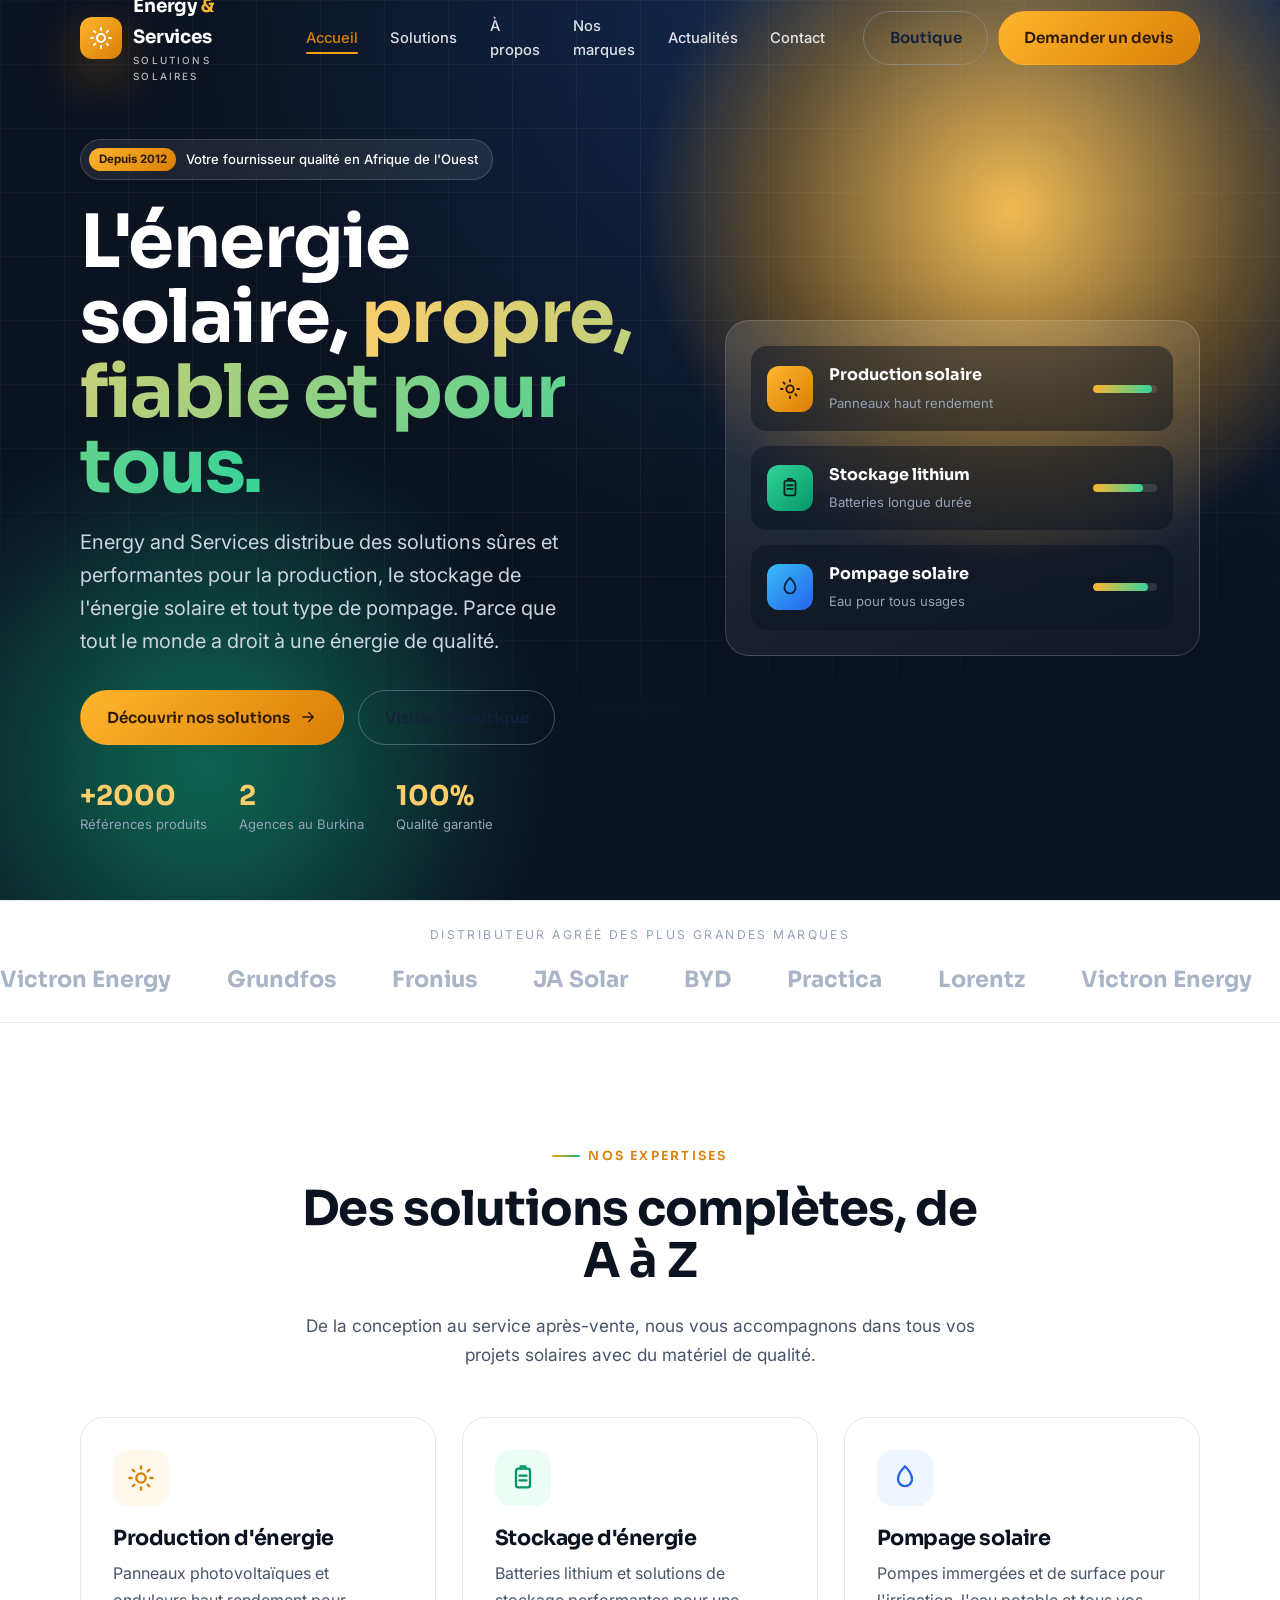
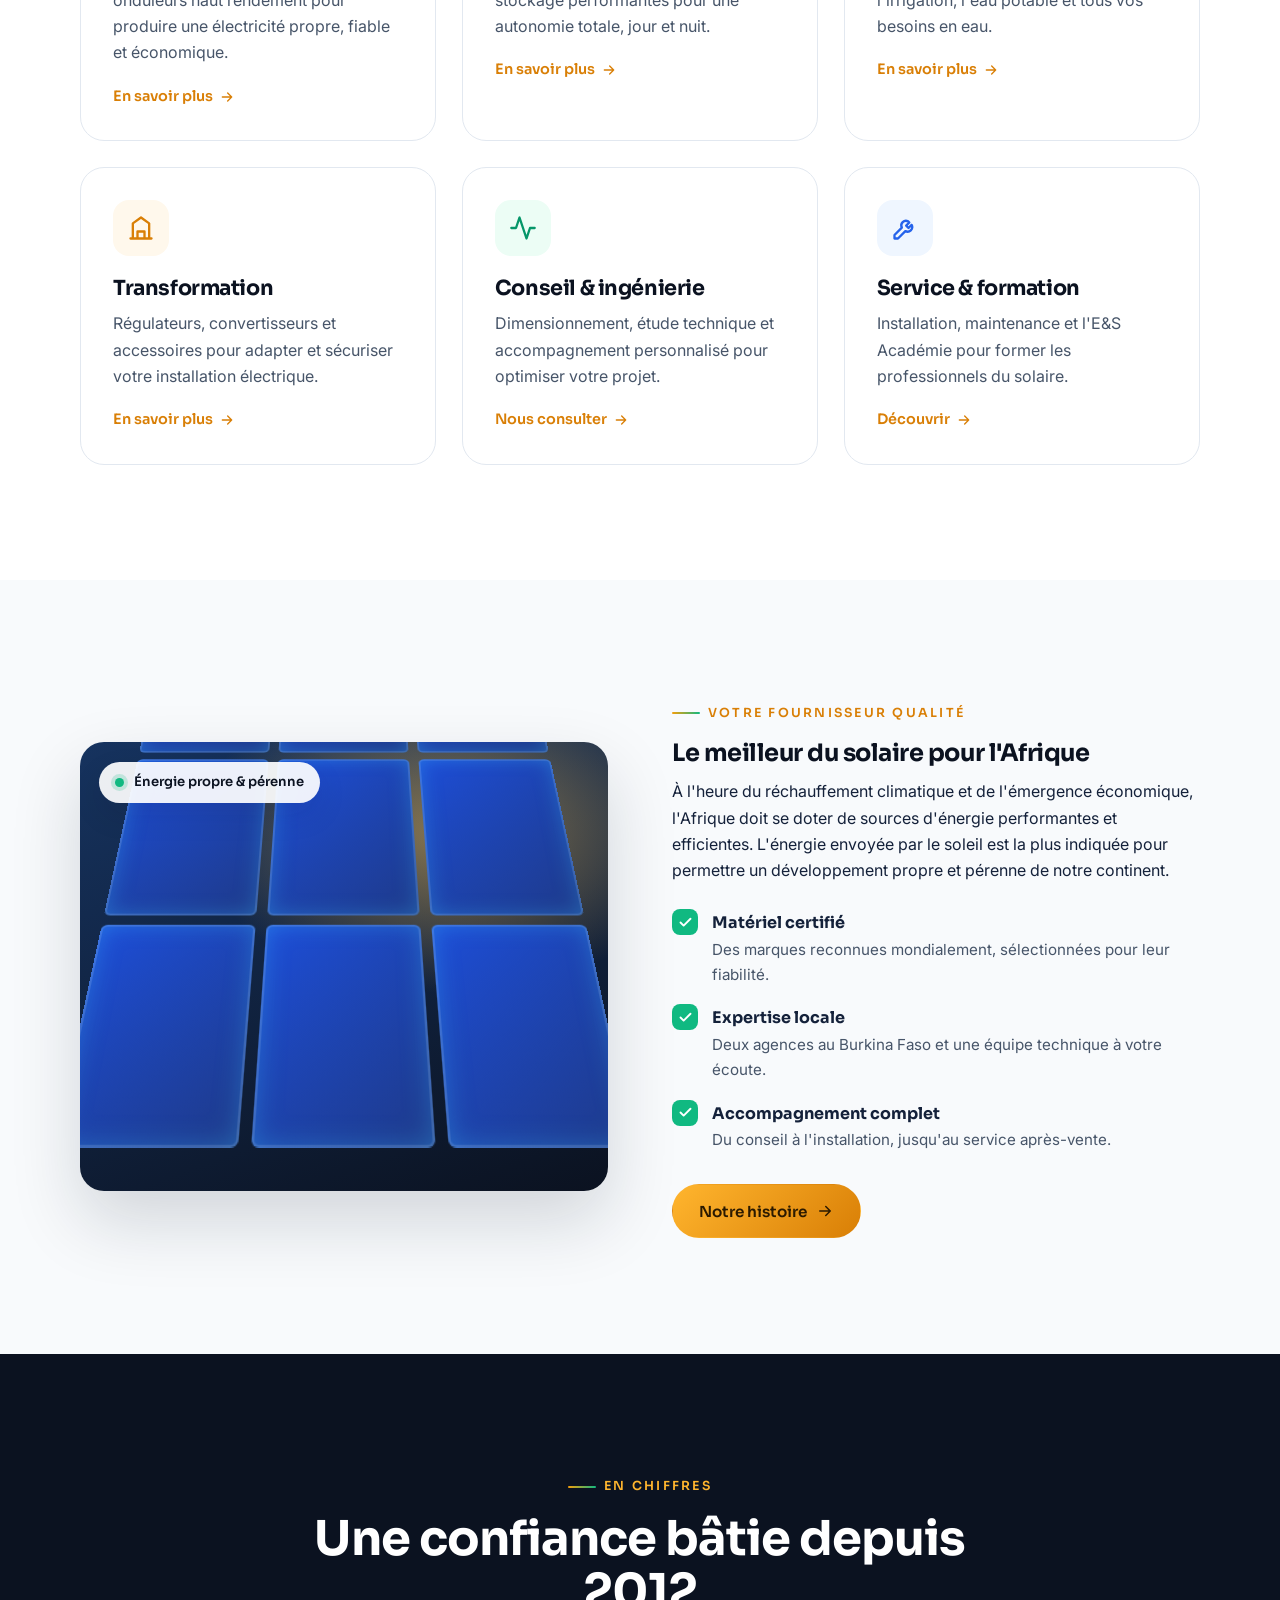
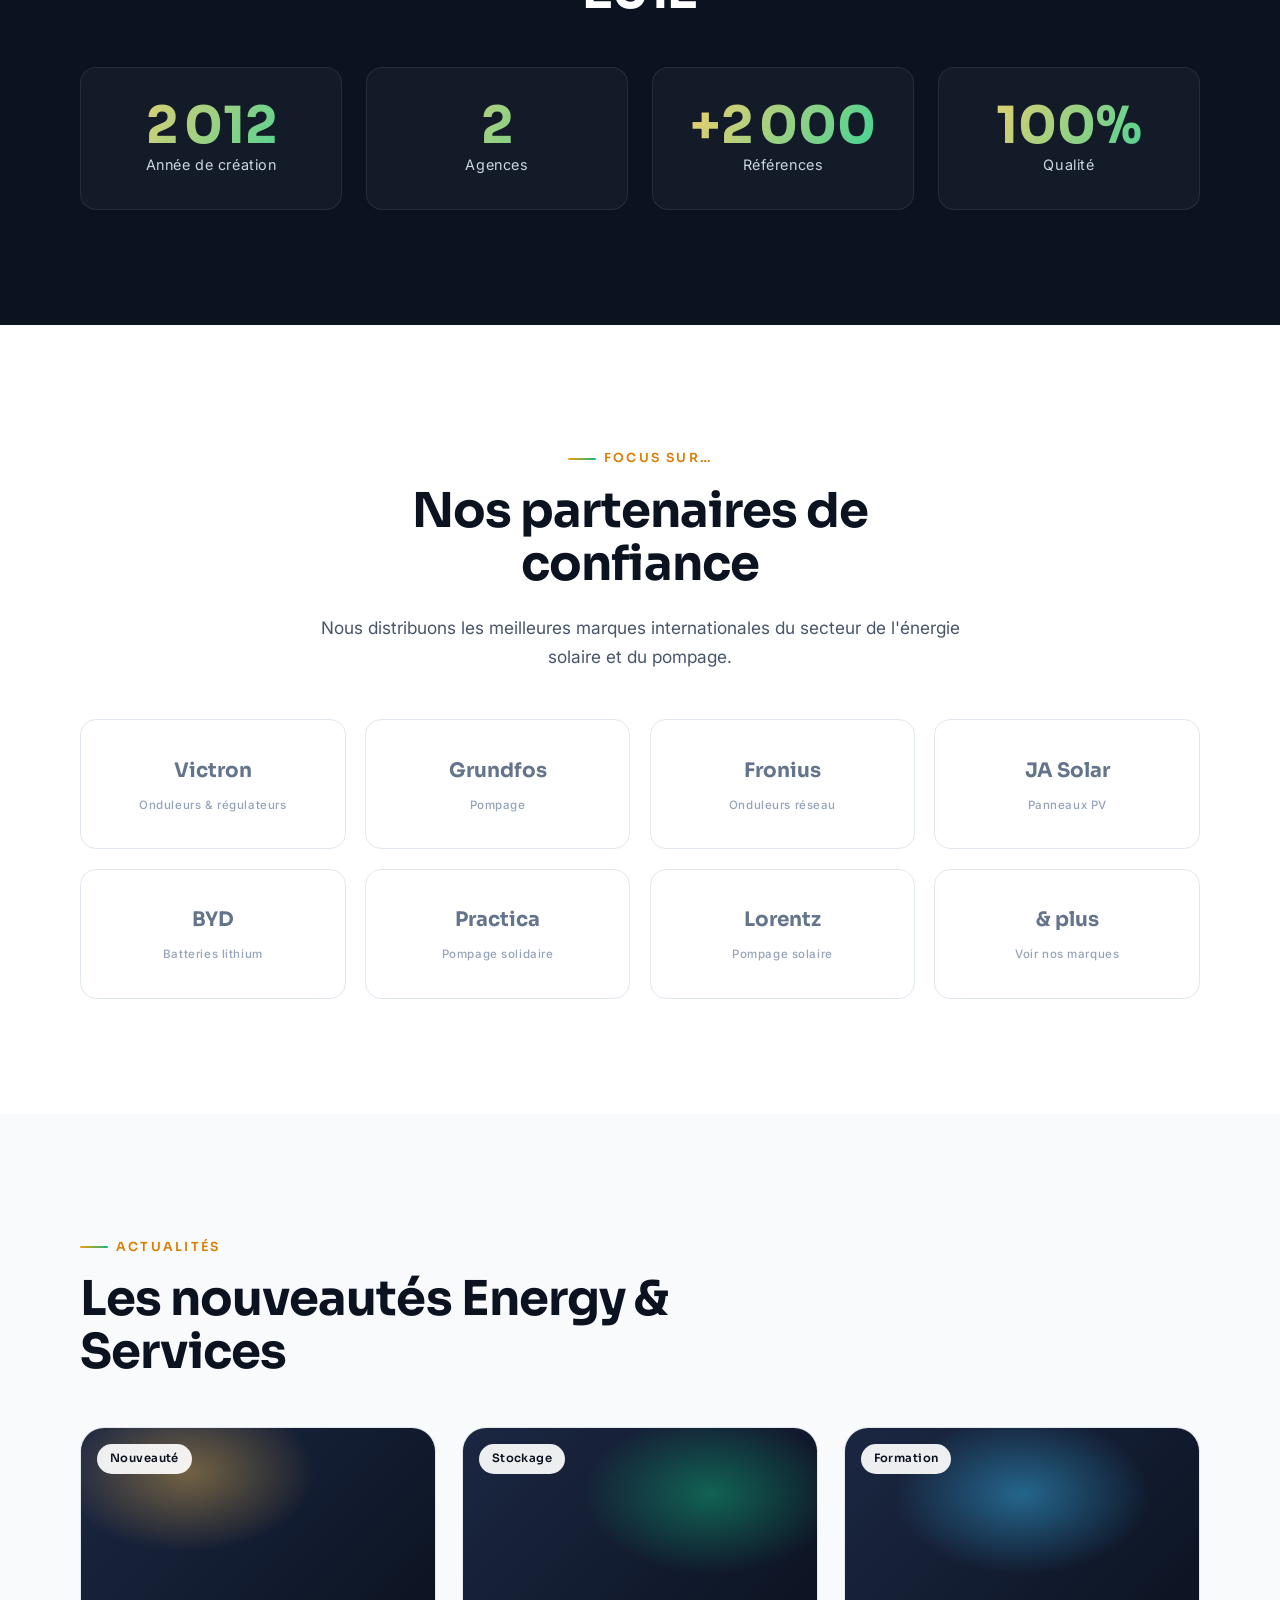
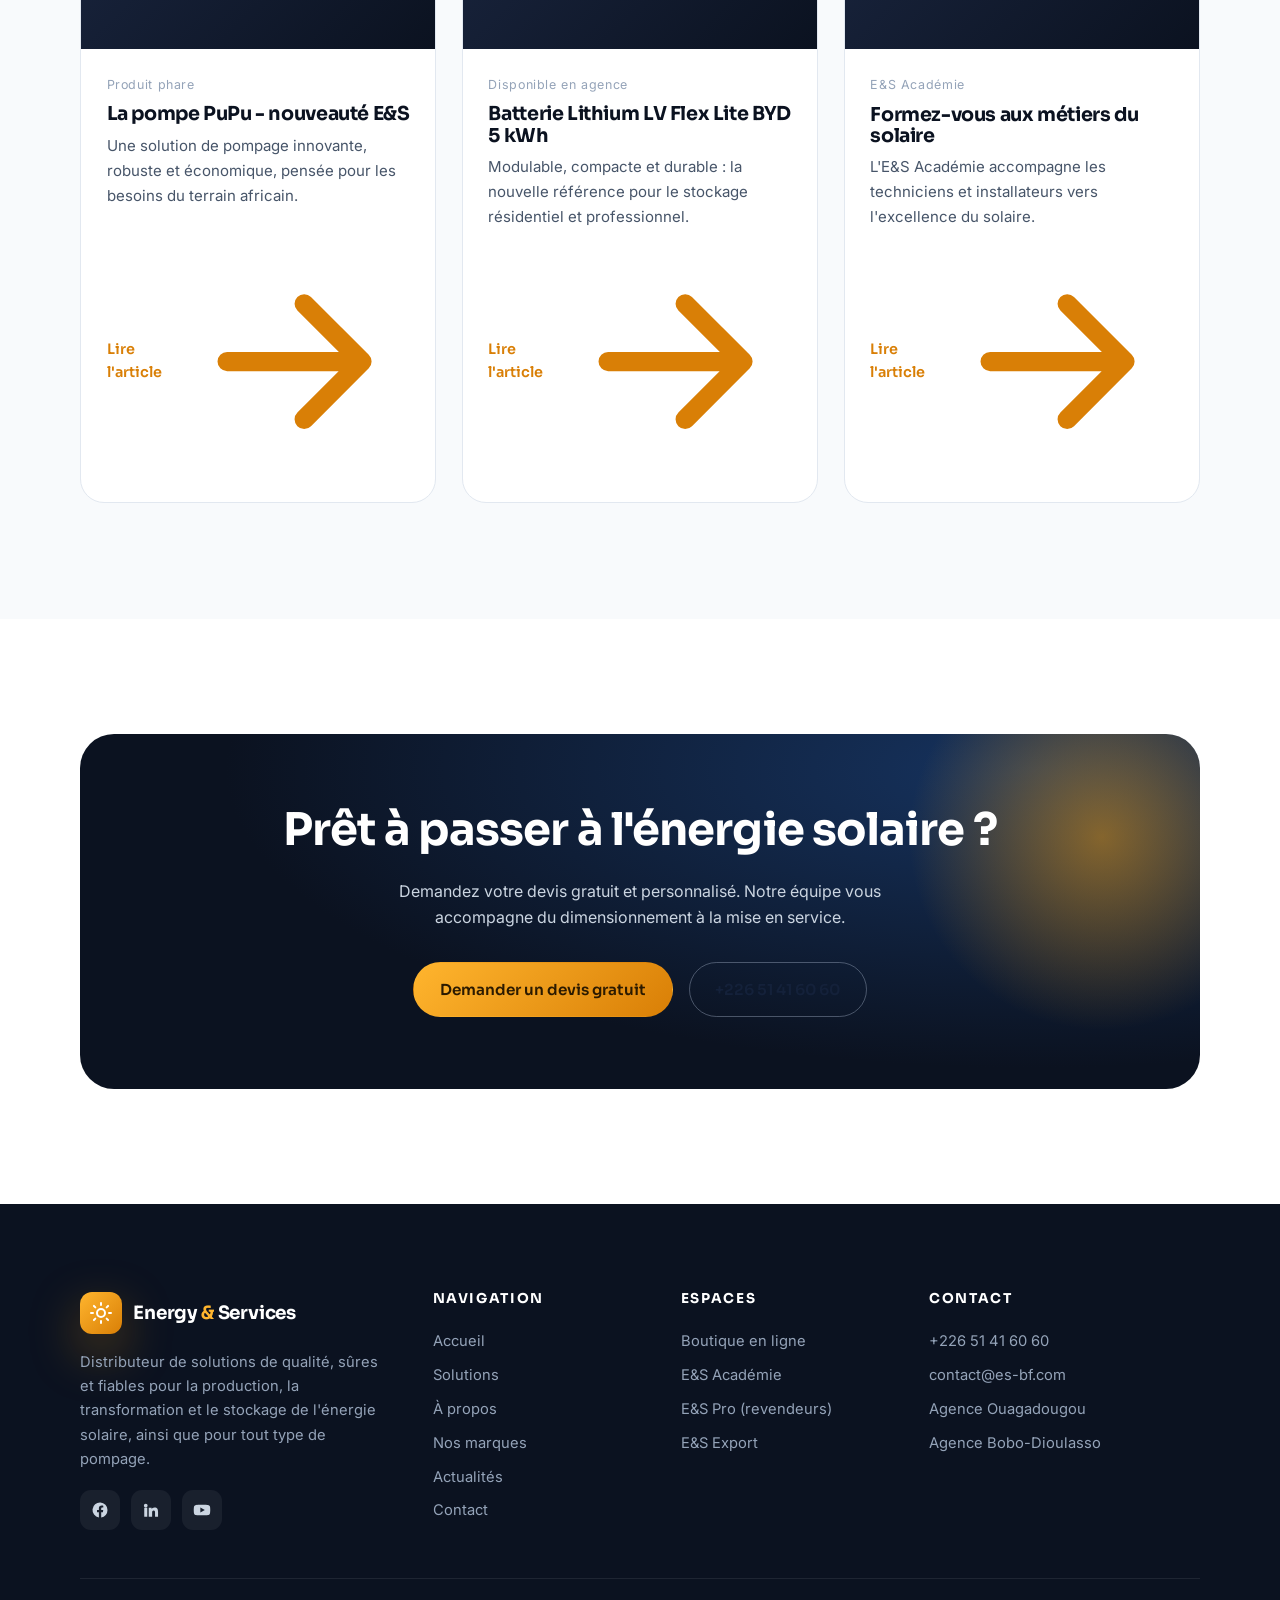
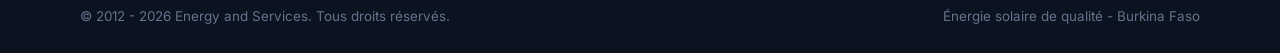
==== index.html @ 5d985336 "feat: elegant Energy and Services commercial website (Azure Static Web Apps ready)" ====
<!DOCTYPE html>
<html lang="fr">
<head>
  <meta charset="UTF-8" />
  <meta name="viewport" content="width=device-width, initial-scale=1.0" />
  <title>Energy and Services - Solutions solaires de qualité au Burkina Faso</title>
  <meta name="description" content="Energy and Services est distributeur de solutions de qualité, sûres et fiables pour la production, la transformation et le stockage de l'énergie solaire et pour tout type de pompage." />
  <meta name="theme-color" content="#0b1220" />
  <meta property="og:title" content="Energy and Services - Solutions solaires de qualité" />
  <meta property="og:description" content="Le meilleur du solaire pour un développement propre et pérenne de l'Afrique." />
  <meta property="og:type" content="website" />
  <link rel="preconnect" href="https://fonts.googleapis.com" />
  <link rel="preconnect" href="https://fonts.gstatic.com" crossorigin />
  <link href="https://fonts.googleapis.com/css2?family=Sora:wght@500;600;700;800&family=Inter:wght@400;500;600&display=swap" rel="stylesheet" />
  <link rel="icon" href="data:image/svg+xml,%3Csvg xmlns='http://www.w3.org/2000/svg' viewBox='0 0 24 24'%3E%3Crect width='24' height='24' rx='6' fill='%23f59e0b'/%3E%3Ccircle cx='12' cy='12' r='4' fill='none' stroke='%23231400' stroke-width='2'/%3E%3C/svg%3E" />
  <link rel="stylesheet" href="css/styles.css" />
</head>
<body>
  <div data-nav></div>

  <!-- HERO -->
  <header class="hero">
    <div class="hero__bg" aria-hidden="true">
      <div class="hero__grid"></div>
      <div class="hero__sun"></div>
      <div class="hero__blob"></div>
    </div>
    <div class="container hero__inner">
      <div class="hero__content">
        <span class="hero__tag" data-reveal><b>Depuis 2012</b> Votre fournisseur qualité en Afrique de l'Ouest</span>
        <h1 data-reveal data-delay="1">L'énergie solaire, <span class="grad">propre, fiable et pour tous.</span></h1>
        <p class="lead" data-reveal data-delay="2">Energy and Services distribue des solutions sûres et performantes pour la production, le stockage de l'énergie solaire et tout type de pompage. Parce que tout le monde a droit à une énergie de qualité.</p>
        <div class="hero__actions" data-reveal data-delay="3">
          <a class="btn btn--primary" href="solutions.html">Découvrir nos solutions
            <svg viewBox="0 0 24 24" fill="none" stroke="currentColor" stroke-width="2" stroke-linecap="round" stroke-linejoin="round"><path d="M5 12h14M13 6l6 6-6 6"/></svg>
          </a>
          <a class="btn btn--ghost" href="https://www.boutique-es-bf.com/" target="_blank" rel="noopener">Visiter la boutique</a>
        </div>
        <div class="hero__mini" data-reveal data-delay="4">
          <div><strong>+2000</strong><span>Références produits</span></div>
          <div><strong>2</strong><span>Agences au Burkina</span></div>
          <div><strong>100%</strong><span>Qualité garantie</span></div>
        </div>
      </div>
      <div class="hero__visual" data-reveal data-delay="2">
        <div class="hero__card">
          <div class="hero__panel">
            <span class="ico"><svg width="22" height="22" viewBox="0 0 24 24" fill="none" stroke="currentColor" stroke-width="2" stroke-linecap="round" stroke-linejoin="round"><circle cx="12" cy="12" r="4"/><path d="M12 2v2M12 20v2M4.9 4.9l1.4 1.4M17.7 17.7l1.4 1.4M2 12h2M20 12h2"/></svg></span>
            <div><b>Production solaire</b><span>Panneaux haut rendement</span></div>
            <div class="bar"><i style="width:92%"></i></div>
          </div>
          <div class="hero__panel">
            <span class="ico green"><svg width="22" height="22" viewBox="0 0 24 24" fill="none" stroke="currentColor" stroke-width="2" stroke-linecap="round" stroke-linejoin="round"><rect x="6" y="4" width="12" height="16" rx="2"/><path d="M10 4V2h4v2M9 9h6M9 13h6"/></svg></span>
            <div><b>Stockage lithium</b><span>Batteries longue durée</span></div>
            <div class="bar"><i style="width:78%"></i></div>
          </div>
          <div class="hero__panel">
            <span class="ico blue"><svg width="22" height="22" viewBox="0 0 24 24" fill="none" stroke="currentColor" stroke-width="2" stroke-linecap="round" stroke-linejoin="round"><path d="M12 2s6 5.5 6 11a6 6 0 0 1-12 0c0-5.5 6-11 6-11z"/></svg></span>
            <div><b>Pompage solaire</b><span>Eau pour tous usages</span></div>
            <div class="bar"><i style="width:85%"></i></div>
          </div>
        </div>
      </div>
    </div>
  </header>

  <!-- PARTNER MARQUEE -->
  <section class="marquee" aria-label="Nos marques partenaires">
    <p class="marquee__label">Distributeur agréé des plus grandes marques</p>
    <div class="marquee__track">
      <span>Victron Energy</span><span>Grundfos</span><span>Fronius</span><span>JA Solar</span><span>BYD</span><span>Practica</span><span>Lorentz</span>
      <span>Victron Energy</span><span>Grundfos</span><span>Fronius</span><span>JA Solar</span><span>BYD</span><span>Practica</span><span>Lorentz</span>
    </div>
  </section>

  <!-- SOLUTIONS -->
  <section class="section" id="solutions">
    <div class="container">
      <div class="section-head center" data-reveal>
        <span class="eyebrow">Nos expertises</span>
        <h2>Des solutions complètes, de A à Z</h2>
        <p>De la conception au service après-vente, nous vous accompagnons dans tous vos projets solaires avec du matériel de qualité.</p>
      </div>
      <div class="grid grid--3">
        <article class="card" data-reveal>
          <div class="card__ico"><svg viewBox="0 0 24 24" fill="none" stroke="currentColor" stroke-width="2" stroke-linecap="round" stroke-linejoin="round"><circle cx="12" cy="12" r="4"/><path d="M12 2v2M12 20v2M4.9 4.9l1.4 1.4M17.7 17.7l1.4 1.4M2 12h2M20 12h2M6.3 17.7l-1.4 1.4M19.1 4.9l-1.4 1.4"/></svg></div>
          <h3>Production d'énergie</h3>
          <p>Panneaux photovoltaïques et onduleurs haut rendement pour produire une électricité propre, fiable et économique.</p>
          <a class="card__link" href="solutions.html">En savoir plus <svg viewBox="0 0 24 24" fill="none" stroke="currentColor" stroke-width="2" stroke-linecap="round" stroke-linejoin="round"><path d="M5 12h14M13 6l6 6-6 6"/></svg></a>
        </article>
        <article class="card green" data-reveal data-delay="1">
          <div class="card__ico"><svg viewBox="0 0 24 24" fill="none" stroke="currentColor" stroke-width="2" stroke-linecap="round" stroke-linejoin="round"><rect x="6" y="4" width="12" height="16" rx="2"/><path d="M10 4V2h4v2M9 10h6M9 14h6"/></svg></div>
          <h3>Stockage d'énergie</h3>
          <p>Batteries lithium et solutions de stockage performantes pour une autonomie totale, jour et nuit.</p>
          <a class="card__link" href="solutions.html">En savoir plus <svg viewBox="0 0 24 24" fill="none" stroke="currentColor" stroke-width="2" stroke-linecap="round" stroke-linejoin="round"><path d="M5 12h14M13 6l6 6-6 6"/></svg></a>
        </article>
        <article class="card blue" data-reveal data-delay="2">
          <div class="card__ico"><svg viewBox="0 0 24 24" fill="none" stroke="currentColor" stroke-width="2" stroke-linecap="round" stroke-linejoin="round"><path d="M12 2s6 5.5 6 11a6 6 0 0 1-12 0c0-5.5 6-11 6-11z"/></svg></div>
          <h3>Pompage solaire</h3>
          <p>Pompes immergées et de surface pour l'irrigation, l'eau potable et tous vos besoins en eau.</p>
          <a class="card__link" href="solutions.html">En savoir plus <svg viewBox="0 0 24 24" fill="none" stroke="currentColor" stroke-width="2" stroke-linecap="round" stroke-linejoin="round"><path d="M5 12h14M13 6l6 6-6 6"/></svg></a>
        </article>
        <article class="card" data-reveal>
          <div class="card__ico"><svg viewBox="0 0 24 24" fill="none" stroke="currentColor" stroke-width="2" stroke-linecap="round" stroke-linejoin="round"><path d="M3 21h18M5 21V8l7-5 7 5v13M9 21v-6h6v6"/></svg></div>
          <h3>Transformation</h3>
          <p>Régulateurs, convertisseurs et accessoires pour adapter et sécuriser votre installation électrique.</p>
          <a class="card__link" href="solutions.html">En savoir plus <svg viewBox="0 0 24 24" fill="none" stroke="currentColor" stroke-width="2" stroke-linecap="round" stroke-linejoin="round"><path d="M5 12h14M13 6l6 6-6 6"/></svg></a>
        </article>
        <article class="card green" data-reveal data-delay="1">
          <div class="card__ico"><svg viewBox="0 0 24 24" fill="none" stroke="currentColor" stroke-width="2" stroke-linecap="round" stroke-linejoin="round"><path d="M22 12h-4l-3 9L9 3l-3 9H2"/></svg></div>
          <h3>Conseil &amp; ingénierie</h3>
          <p>Dimensionnement, étude technique et accompagnement personnalisé pour optimiser votre projet.</p>
          <a class="card__link" href="contact.html">Nous consulter <svg viewBox="0 0 24 24" fill="none" stroke="currentColor" stroke-width="2" stroke-linecap="round" stroke-linejoin="round"><path d="M5 12h14M13 6l6 6-6 6"/></svg></a>
        </article>
        <article class="card blue" data-reveal data-delay="2">
          <div class="card__ico"><svg viewBox="0 0 24 24" fill="none" stroke="currentColor" stroke-width="2" stroke-linecap="round" stroke-linejoin="round"><path d="M14.7 6.3a4 4 0 0 0-5.4 5.4L3 18v3h3l6.3-6.3a4 4 0 0 0 5.4-5.4l-2.7 2.7-2-2 2.7-2.7z"/></svg></div>
          <h3>Service &amp; formation</h3>
          <p>Installation, maintenance et l'E&amp;S Académie pour former les professionnels du solaire.</p>
          <a class="card__link" href="contact.html">Découvrir <svg viewBox="0 0 24 24" fill="none" stroke="currentColor" stroke-width="2" stroke-linecap="round" stroke-linejoin="round"><path d="M5 12h14M13 6l6 6-6 6"/></svg></a>
        </article>
      </div>
    </div>
  </section>

  <!-- ABOUT SPLIT -->
  <section class="section bg-alt">
    <div class="container split">
      <div class="split__media" data-reveal>
        <div class="sky"></div>
        <div class="panels"><i></i><i></i><i></i><i></i><i></i><i></i><i></i><i></i><i></i></div>
        <div class="split__badge"><span class="dot"></span> Énergie propre &amp; pérenne</div>
      </div>
      <div data-reveal data-delay="1">
        <span class="eyebrow">Votre fournisseur qualité</span>
        <h2>Le meilleur du solaire pour l'Afrique</h2>
        <p>À l'heure du réchauffement climatique et de l'émergence économique, l'Afrique doit se doter de sources d'énergie performantes et efficientes. L'énergie envoyée par le soleil est la plus indiquée pour permettre un développement propre et pérenne de notre continent.</p>
        <ul class="feature-list">
          <li>
            <span class="check"><svg viewBox="0 0 24 24" fill="none" stroke="currentColor" stroke-width="3" stroke-linecap="round" stroke-linejoin="round"><path d="M20 6 9 17l-5-5"/></svg></span>
            <div><b>Matériel certifié</b><p>Des marques reconnues mondialement, sélectionnées pour leur fiabilité.</p></div>
          </li>
          <li>
            <span class="check"><svg viewBox="0 0 24 24" fill="none" stroke="currentColor" stroke-width="3" stroke-linecap="round" stroke-linejoin="round"><path d="M20 6 9 17l-5-5"/></svg></span>
            <div><b>Expertise locale</b><p>Deux agences au Burkina Faso et une équipe technique à votre écoute.</p></div>
          </li>
          <li>
            <span class="check"><svg viewBox="0 0 24 24" fill="none" stroke="currentColor" stroke-width="3" stroke-linecap="round" stroke-linejoin="round"><path d="M20 6 9 17l-5-5"/></svg></span>
            <div><b>Accompagnement complet</b><p>Du conseil à l'installation, jusqu'au service après-vente.</p></div>
          </li>
        </ul>
        <a class="btn btn--primary" href="a-propos.html">Notre histoire
          <svg viewBox="0 0 24 24" fill="none" stroke="currentColor" stroke-width="2" stroke-linecap="round" stroke-linejoin="round"><path d="M5 12h14M13 6l6 6-6 6"/></svg>
        </a>
      </div>
    </div>
  </section>

  <!-- STATS -->
  <section class="section bg-dark">
    <div class="container">
      <div class="section-head center" data-reveal>
        <span class="eyebrow">En chiffres</span>
        <h2>Une confiance bâtie depuis 2012</h2>
      </div>
      <div class="stats">
        <div class="stat" data-reveal><strong data-count="2012">2012</strong><span>Année de création</span></div>
        <div class="stat" data-reveal data-delay="1"><strong data-count="2">2</strong><span>Agences</span></div>
        <div class="stat" data-reveal data-delay="2"><strong data-count="2000" data-prefix="+">+2000</strong><span>Références</span></div>
        <div class="stat" data-reveal data-delay="3"><strong data-count="100" data-suffix="%">100%</strong><span>Qualité</span></div>
      </div>
    </div>
  </section>

  <!-- FOCUS / BRANDS -->
  <section class="section">
    <div class="container">
      <div class="section-head center" data-reveal>
        <span class="eyebrow">Focus sur…</span>
        <h2>Nos partenaires de confiance</h2>
        <p>Nous distribuons les meilleures marques internationales du secteur de l'énergie solaire et du pompage.</p>
      </div>
      <div class="tiles">
        <div class="tile" data-reveal>Victron<small>Onduleurs &amp; régulateurs</small></div>
        <div class="tile" data-reveal data-delay="1">Grundfos<small>Pompage</small></div>
        <div class="tile" data-reveal data-delay="2">Fronius<small>Onduleurs réseau</small></div>
        <div class="tile" data-reveal data-delay="3">JA Solar<small>Panneaux PV</small></div>
        <div class="tile" data-reveal>BYD<small>Batteries lithium</small></div>
        <div class="tile" data-reveal data-delay="1">Practica<small>Pompage solidaire</small></div>
        <div class="tile" data-reveal data-delay="2">Lorentz<small>Pompage solaire</small></div>
        <div class="tile" data-reveal data-delay="3">&amp; plus<small>Voir nos marques</small></div>
      </div>
    </div>
  </section>

  <!-- NEWS -->
  <section class="section bg-alt">
    <div class="container">
      <div class="section-head" data-reveal>
        <span class="eyebrow">Actualités</span>
        <h2>Les nouveautés Energy &amp; Services</h2>
      </div>
      <div class="news">
        <article class="post" data-reveal>
          <div class="post__media"><div class="glow"></div><span>Nouveauté</span></div>
          <div class="post__body">
            <time>Produit phare</time>
            <h3>La pompe PuPu - nouveauté E&amp;S</h3>
            <p>Une solution de pompage innovante, robuste et économique, pensée pour les besoins du terrain africain.</p>
            <a href="actualites.html">Lire l'article <svg viewBox="0 0 24 24" fill="none" stroke="currentColor" stroke-width="2" stroke-linecap="round" stroke-linejoin="round"><path d="M5 12h14M13 6l6 6-6 6"/></svg></a>
          </div>
        </article>
        <article class="post" data-reveal data-delay="1">
          <div class="post__media green"><div class="glow"></div><span>Stockage</span></div>
          <div class="post__body">
            <time>Disponible en agence</time>
            <h3>Batterie Lithium LV Flex Lite BYD 5 kWh</h3>
            <p>Modulable, compacte et durable : la nouvelle référence pour le stockage résidentiel et professionnel.</p>
            <a href="actualites.html">Lire l'article <svg viewBox="0 0 24 24" fill="none" stroke="currentColor" stroke-width="2" stroke-linecap="round" stroke-linejoin="round"><path d="M5 12h14M13 6l6 6-6 6"/></svg></a>
          </div>
        </article>
        <article class="post" data-reveal data-delay="2">
          <div class="post__media blue"><div class="glow"></div><span>Formation</span></div>
          <div class="post__body">
            <time>E&amp;S Académie</time>
            <h3>Formez-vous aux métiers du solaire</h3>
            <p>L'E&amp;S Académie accompagne les techniciens et installateurs vers l'excellence du solaire.</p>
            <a href="actualites.html">Lire l'article <svg viewBox="0 0 24 24" fill="none" stroke="currentColor" stroke-width="2" stroke-linecap="round" stroke-linejoin="round"><path d="M5 12h14M13 6l6 6-6 6"/></svg></a>
          </div>
        </article>
      </div>
    </div>
  </section>

  <!-- CTA -->
  <section class="section">
    <div class="container">
      <div class="cta" data-reveal>
        <h2>Prêt à passer à l'énergie solaire ?</h2>
        <p>Demandez votre devis gratuit et personnalisé. Notre équipe vous accompagne du dimensionnement à la mise en service.</p>
        <div class="cta__actions">
          <a class="btn btn--primary" href="contact.html">Demander un devis gratuit</a>
          <a class="btn btn--ghost" href="tel:+22651416060">+226 51 41 60 60</a>
        </div>
      </div>
    </div>
  </section>

  <div data-footer></div>
  <button class="totop" id="toTop" aria-label="Haut de page"><svg width="20" height="20" viewBox="0 0 24 24" fill="none" stroke="currentColor" stroke-width="2.5" stroke-linecap="round" stroke-linejoin="round"><path d="M12 19V5M5 12l7-7 7 7"/></svg></button>
  <script src="js/main.js"></script>
</body>
</html>
---- css/styles.css ----
/* ============================================================
   Energy and Services - Design System
   Elegant commercial website - Solar energy solutions
   ============================================================ */

/* ---------- Design Tokens ---------- */
:root {
  /* Brand palette */
  --sun-50: #fff8ec;
  --sun-100: #ffedcc;
  --sun-300: #ffce6b;
  --sun-400: #ffb52e;
  --sun-500: #f59e0b;   /* primary solar gold */
  --sun-600: #d97f06;
  --sun-700: #b45309;

  --leaf-400: #34d399;
  --leaf-500: #10b981;  /* sustainability green */
  --leaf-600: #059669;
  --leaf-700: #047857;

  --ink-900: #0b1220;   /* deep navy */
  --ink-800: #111a2e;
  --ink-700: #1b2742;
  --ink-600: #2a3958;

  --slate-500: #64748b;
  --slate-400: #94a3b8;
  --slate-300: #cbd5e1;
  --slate-200: #e2e8f0;
  --slate-100: #f1f5f9;
  --slate-50:  #f8fafc;

  --white: #ffffff;

  /* Semantic */
  --bg: var(--white);
  --bg-alt: var(--slate-50);
  --bg-dark: var(--ink-900);
  --text: #14213a;
  --text-soft: #475569;
  --text-invert: #eef2f9;

  --brand: var(--sun-500);
  --brand-strong: var(--sun-600);
  --accent: var(--leaf-500);

  /* Typography */
  --font-display: "Sora", "Segoe UI", system-ui, sans-serif;
  --font-body: "Inter", "Segoe UI", system-ui, -apple-system, sans-serif;

  /* Radius & shadow */
  --r-sm: 10px;
  --r-md: 16px;
  --r-lg: 24px;
  --r-xl: 34px;
  --shadow-sm: 0 2px 8px rgba(15, 23, 42, .06);
  --shadow-md: 0 12px 30px rgba(15, 23, 42, .10);
  --shadow-lg: 0 30px 70px rgba(15, 23, 42, .16);
  --shadow-glow: 0 18px 50px rgba(245, 158, 11, .35);

  /* Layout */
  --container: 1200px;
  --gutter: clamp(1.1rem, 4vw, 2.5rem);
  --nav-h: 76px;

  --ease: cubic-bezier(.22, 1, .36, 1);
}

/* ---------- Reset ---------- */
*,
*::before,
*::after { box-sizing: border-box; }

html {
  scroll-behavior: smooth;
  -webkit-text-size-adjust: 100%;
}

body {
  margin: 0;
  font-family: var(--font-body);
  color: var(--text);
  background: var(--bg);
  line-height: 1.65;
  font-size: 1rem;
  overflow-x: hidden;
  -webkit-font-smoothing: antialiased;
  text-rendering: optimizeLegibility;
}

img { max-width: 100%; display: block; }
a { color: inherit; text-decoration: none; }
button { font-family: inherit; cursor: pointer; }
ul { list-style: none; margin: 0; padding: 0; }

h1, h2, h3, h4 {
  font-family: var(--font-display);
  font-weight: 700;
  line-height: 1.1;
  letter-spacing: -.02em;
  margin: 0 0 .5em;
  color: var(--ink-900);
}

p { margin: 0 0 1rem; }

/* ---------- Layout helpers ---------- */
.container {
  width: 100%;
  max-width: var(--container);
  margin-inline: auto;
  padding-inline: var(--gutter);
}

.section {
  padding-block: clamp(4rem, 9vw, 7.5rem);
  position: relative;
}

.section--tight { padding-block: clamp(3rem, 6vw, 5rem); }
.bg-alt { background: var(--bg-alt); }
.bg-dark { background: var(--bg-dark); color: var(--text-invert); }
.bg-dark h1, .bg-dark h2, .bg-dark h3 { color: #fff; }

.eyebrow {
  display: inline-flex;
  align-items: center;
  gap: .5rem;
  font-family: var(--font-display);
  font-weight: 600;
  font-size: .78rem;
  letter-spacing: .18em;
  text-transform: uppercase;
  color: var(--brand-strong);
  margin-bottom: 1rem;
}
.eyebrow::before {
  content: "";
  width: 28px; height: 2px;
  background: linear-gradient(90deg, var(--brand), var(--accent));
  border-radius: 2px;
}
.bg-dark .eyebrow { color: var(--sun-400); }

.section-head { max-width: 680px; margin-bottom: 3rem; }
.section-head.center { margin-inline: auto; text-align: center; }
.section-head h2 {
  font-size: clamp(1.9rem, 4vw, 3rem);
}
.section-head p {
  color: var(--text-soft);
  font-size: 1.08rem;
}
.bg-dark .section-head p { color: var(--slate-300); }

/* ---------- Buttons ---------- */
.btn {
  --btn-bg: var(--brand);
  --btn-fg: #2b1a00;
  display: inline-flex;
  align-items: center;
  gap: .6rem;
  padding: .85rem 1.6rem;
  border-radius: 999px;
  border: 1px solid transparent;
  font-family: var(--font-display);
  font-weight: 600;
  font-size: .95rem;
  background: var(--btn-bg);
  color: var(--btn-fg);
  transition: transform .35s var(--ease), box-shadow .35s var(--ease), background .25s ease;
  white-space: nowrap;
}
.btn svg { width: 18px; height: 18px; }
.btn:hover { transform: translateY(-3px); box-shadow: var(--shadow-glow); }

.btn--primary {
  background: linear-gradient(135deg, var(--sun-400), var(--sun-600));
}
.btn--ghost {
  background: transparent;
  border-color: rgba(148, 163, 184, .45);
  color: var(--text);
}
.btn--ghost:hover { box-shadow: var(--shadow-md); border-color: var(--brand); }
.bg-dark .btn--ghost { color: #fff; border-color: rgba(255,255,255,.3); }
.btn--light { background: #fff; color: var(--ink-900); }
.btn--accent { background: linear-gradient(135deg, var(--leaf-400), var(--leaf-600)); color: #042417; }

/* ---------- Navigation ---------- */
.nav {
  position: fixed;
  inset: 0 0 auto 0;
  height: var(--nav-h);
  z-index: 1000;
  display: flex;
  align-items: center;
  transition: background .4s var(--ease), box-shadow .4s var(--ease), backdrop-filter .4s;
}
.nav__inner {
  width: 100%;
  max-width: var(--container);
  margin-inline: auto;
  padding-inline: var(--gutter);
  display: flex;
  align-items: center;
  justify-content: space-between;
  gap: 1.5rem;
}
.nav.scrolled {
  background: rgba(255, 255, 255, .82);
  backdrop-filter: saturate(180%) blur(16px);
  box-shadow: var(--shadow-sm);
}
.brand {
  display: flex;
  align-items: center;
  gap: .7rem;
  font-family: var(--font-display);
  font-weight: 700;
  font-size: 1.15rem;
  letter-spacing: -.01em;
  color: #fff;
  transition: color .4s var(--ease);
}
.nav.scrolled .brand { color: var(--ink-900); }
.brand__mark {
  width: 42px; height: 42px;
  display: grid; place-items: center;
  border-radius: 12px;
  background: linear-gradient(135deg, var(--sun-400), var(--sun-600));
  box-shadow: var(--shadow-glow);
  flex: none;
}
.brand__mark svg { width: 24px; height: 24px; }
.brand small {
  display: block;
  font-family: var(--font-body);
  font-weight: 500;
  font-size: .62rem;
  letter-spacing: .22em;
  text-transform: uppercase;
  opacity: .7;
}

.nav__links {
  display: flex;
  align-items: center;
  gap: .35rem;
}
.nav__links a {
  position: relative;
  padding: .5rem .85rem;
  font-size: .92rem;
  font-weight: 500;
  color: rgba(255,255,255,.86);
  border-radius: 8px;
  transition: color .3s ease, background .3s ease;
}
.nav.scrolled .nav__links a { color: var(--text-soft); }
.nav__links a::after {
  content: "";
  position: absolute;
  left: .85rem; right: .85rem; bottom: .28rem;
  height: 2px;
  background: var(--brand);
  border-radius: 2px;
  transform: scaleX(0);
  transform-origin: left;
  transition: transform .3s var(--ease);
}
.nav__links a:hover::after,
.nav__links a.active::after { transform: scaleX(1); }
.nav__links a:hover,
.nav__links a.active { color: var(--brand-strong); }
.nav.scrolled .nav__links a:hover,
.nav.scrolled .nav__links a.active { color: var(--brand-strong); }

.nav__cta { display: flex; align-items: center; gap: .6rem; }

.nav__toggle {
  display: none;
  width: 44px; height: 44px;
  border: none; background: transparent;
  border-radius: 10px;
  position: relative;
}
.nav__toggle span,
.nav__toggle span::before,
.nav__toggle span::after {
  content: "";
  position: absolute;
  left: 11px;
  width: 22px; height: 2px;
  background: currentColor;
  border-radius: 2px;
  transition: transform .3s var(--ease), opacity .2s;
}
.nav__toggle span { top: 21px; color: #fff; }
.nav.scrolled .nav__toggle span,
.nav.scrolled .nav__toggle span::before,
.nav.scrolled .nav__toggle span::after { color: var(--ink-900); }
.nav__toggle span::before { top: -7px; }
.nav__toggle span::after  { top: 7px; }
.nav__toggle.open span { background: transparent; }
.nav__toggle.open span::before { transform: translateY(7px) rotate(45deg); }
.nav__toggle.open span::after  { transform: translateY(-7px) rotate(-45deg); }

/* ---------- Hero ---------- */
.hero {
  position: relative;
  min-height: 100svh;
  display: flex;
  align-items: center;
  padding-top: var(--nav-h);
  color: #fff;
  overflow: hidden;
  background: radial-gradient(120% 120% at 80% 0%, #14305f 0%, #0b1220 55%);
}
.hero__bg {
  position: absolute;
  inset: 0;
  z-index: 0;
  overflow: hidden;
}
.hero__sun {
  position: absolute;
  top: -18%; right: -8%;
  width: min(58vw, 760px); aspect-ratio: 1;
  border-radius: 50%;
  background: radial-gradient(circle at 50% 50%, rgba(255,196,84,.95), rgba(245,158,11,.35) 45%, transparent 70%);
  filter: blur(6px);
  animation: pulseSun 9s ease-in-out infinite;
}
.hero__grid {
  position: absolute;
  inset: 0;
  background-image:
    linear-gradient(rgba(255,255,255,.05) 1px, transparent 1px),
    linear-gradient(90deg, rgba(255,255,255,.05) 1px, transparent 1px);
  background-size: 64px 64px;
  mask-image: radial-gradient(120% 80% at 50% 30%, #000 30%, transparent 75%);
}
.hero__blob {
  position: absolute;
  bottom: -25%; left: -12%;
  width: min(60vw, 720px); aspect-ratio: 1;
  background: radial-gradient(circle at 50% 50%, rgba(16,185,129,.55), transparent 65%);
  filter: blur(40px);
  animation: floatBlob 14s ease-in-out infinite;
}
.hero__inner {
  position: relative;
  z-index: 2;
  display: grid;
  grid-template-columns: 1.1fr .9fr;
  gap: clamp(2rem, 5vw, 4rem);
  align-items: center;
  width: 100%;
}
.hero__tag {
  display: inline-flex;
  align-items: center;
  gap: .6rem;
  padding: .45rem .9rem .45rem .5rem;
  border-radius: 999px;
  background: rgba(255,255,255,.08);
  border: 1px solid rgba(255,255,255,.16);
  backdrop-filter: blur(6px);
  font-size: .82rem;
  font-weight: 500;
  margin-bottom: 1.6rem;
}
.hero__tag b {
  display: inline-grid; place-items: center;
  padding: .15rem .6rem;
  border-radius: 999px;
  background: linear-gradient(135deg, var(--sun-400), var(--sun-600));
  color: #2b1a00; font-size: .72rem; font-weight: 700;
}
.hero h1 {
  color: #fff;
  font-size: clamp(2.5rem, 6vw, 4.6rem);
  line-height: 1.02;
  margin-bottom: 1.3rem;
}
.hero h1 .grad {
  background: linear-gradient(120deg, var(--sun-300), var(--leaf-400));
  -webkit-background-clip: text;
  background-clip: text;
  color: transparent;
}
.hero p.lead {
  font-size: clamp(1.05rem, 2vw, 1.25rem);
  color: var(--slate-300);
  max-width: 38ch;
  margin-bottom: 2rem;
}
.hero__actions { display: flex; flex-wrap: wrap; gap: .9rem; margin-bottom: 2.4rem; }
.hero__mini {
  display: flex;
  gap: 2rem;
  flex-wrap: wrap;
}
.hero__mini div strong {
  display: block;
  font-family: var(--font-display);
  font-size: 1.7rem;
  color: var(--sun-300);
  line-height: 1;
}
.hero__mini div span { font-size: .82rem; color: var(--slate-400); }

/* Hero visual card */
.hero__visual {
  position: relative;
  display: grid;
  place-items: center;
}
.hero__card {
  width: 100%;
  border-radius: var(--r-lg);
  padding: 1.6rem;
  background: linear-gradient(160deg, rgba(255,255,255,.12), rgba(255,255,255,.03));
  border: 1px solid rgba(255,255,255,.16);
  backdrop-filter: blur(14px);
  box-shadow: var(--shadow-lg);
}
.hero__panel {
  display: flex; align-items: center; gap: 1rem;
  padding: 1rem;
  border-radius: var(--r-md);
  background: rgba(11,18,32,.5);
  margin-bottom: .9rem;
}
.hero__panel:last-child { margin-bottom: 0; }
.hero__panel .ico {
  width: 46px; height: 46px; flex: none;
  display: grid; place-items: center;
  border-radius: 12px;
  background: linear-gradient(135deg, var(--sun-400), var(--sun-600));
  color: #2b1a00;
}
.hero__panel .ico.green { background: linear-gradient(135deg, var(--leaf-400), var(--leaf-600)); color:#042417; }
.hero__panel .ico.blue { background: linear-gradient(135deg, #38bdf8, #2563eb); color:#04223f; }
.hero__panel b { font-family: var(--font-display); color:#fff; display:block; font-size: 1rem; }
.hero__panel span { font-size: .82rem; color: var(--slate-400); }
.hero__panel .bar {
  margin-left: auto;
  width: 64px; height: 8px; border-radius: 999px;
  background: rgba(255,255,255,.12);
  overflow: hidden;
}
.hero__panel .bar i { display:block; height:100%; border-radius:999px; background: linear-gradient(90deg,var(--sun-400),var(--leaf-400)); }

/* Marquee partners strip */
.marquee {
  border-block: 1px solid var(--slate-200);
  background: var(--white);
  padding-block: 1.5rem;
  overflow: hidden;
}
.marquee__label {
  text-align: center;
  font-size: .76rem;
  letter-spacing: .2em;
  text-transform: uppercase;
  color: var(--slate-400);
  margin-bottom: 1rem;
}
.marquee__track {
  display: flex;
  gap: 3.5rem;
  width: max-content;
  animation: scrollX 28s linear infinite;
}
.marquee:hover .marquee__track { animation-play-state: paused; }
.marquee__track span {
  font-family: var(--font-display);
  font-weight: 700;
  font-size: 1.4rem;
  color: var(--slate-400);
  white-space: nowrap;
  opacity: .8;
  transition: color .3s, opacity .3s;
}
.marquee__track span:hover { color: var(--ink-900); opacity: 1; }

/* ---------- Feature / solutions cards ---------- */
.grid {
  display: grid;
  gap: 1.6rem;
}
.grid--3 { grid-template-columns: repeat(3, 1fr); }
.grid--4 { grid-template-columns: repeat(4, 1fr); }
.grid--2 { grid-template-columns: repeat(2, 1fr); }

.card {
  position: relative;
  background: var(--white);
  border: 1px solid var(--slate-200);
  border-radius: var(--r-lg);
  padding: 2rem;
  overflow: hidden;
  transition: transform .4s var(--ease), box-shadow .4s var(--ease), border-color .4s;
}
.card::after {
  content: "";
  position: absolute;
  inset: auto 0 0 0;
  height: 3px;
  background: linear-gradient(90deg, var(--brand), var(--accent));
  transform: scaleX(0);
  transform-origin: left;
  transition: transform .4s var(--ease);
}
.card:hover {
  transform: translateY(-6px);
  box-shadow: var(--shadow-lg);
  border-color: transparent;
}
.card:hover::after { transform: scaleX(1); }
.card__ico {
  width: 56px; height: 56px;
  display: grid; place-items: center;
  border-radius: 16px;
  background: var(--sun-50);
  color: var(--sun-600);
  margin-bottom: 1.3rem;
}
.card__ico svg { width: 28px; height: 28px; }
.card.green .card__ico { background: #ecfdf5; color: var(--leaf-600); }
.card.blue .card__ico { background: #eff6ff; color: #2563eb; }
.card h3 { font-size: 1.3rem; }
.card p { color: var(--text-soft); margin-bottom: 1rem; }
.card__link {
  display: inline-flex; align-items: center; gap: .4rem;
  font-family: var(--font-display); font-weight: 600;
  font-size: .9rem; color: var(--brand-strong);
}
.card__link svg { width: 16px; height: 16px; transition: transform .3s var(--ease); }
.card:hover .card__link svg { transform: translateX(4px); }

/* ---------- Stats band ---------- */
.stats {
  display: grid;
  grid-template-columns: repeat(4, 1fr);
  gap: 1.5rem;
}
.stat {
  text-align: center;
  padding: 2rem 1rem;
  border-radius: var(--r-md);
  background: rgba(255,255,255,.04);
  border: 1px solid rgba(255,255,255,.08);
}
.stat strong {
  display: block;
  font-family: var(--font-display);
  font-size: clamp(2.2rem, 5vw, 3.2rem);
  line-height: 1;
  background: linear-gradient(120deg, var(--sun-300), var(--leaf-400));
  -webkit-background-clip: text; background-clip: text; color: transparent;
}
.stat span { color: var(--slate-300); font-size: .9rem; letter-spacing: .04em; }

/* ---------- About split ---------- */
.split {
  display: grid;
  grid-template-columns: 1fr 1fr;
  gap: clamp(2rem, 5vw, 4.5rem);
  align-items: center;
}
.split__media {
  position: relative;
  border-radius: var(--r-lg);
  overflow: hidden;
  aspect-ratio: 4/3.4;
  background: linear-gradient(160deg, #16335f, #0b1220);
  box-shadow: var(--shadow-lg);
}
.split__media .sky {
  position: absolute; inset: 0;
  background: radial-gradient(80% 60% at 70% 20%, rgba(255,196,84,.5), transparent 60%);
}
.split__media .panels {
  position: absolute;
  inset: auto 8% 12% 8%;
  display: grid;
  grid-template-columns: repeat(3, 1fr);
  gap: 10px;
  transform: perspective(800px) rotateX(38deg);
}
.split__media .panels i {
  aspect-ratio: 1/1.4;
  border-radius: 6px;
  background:
    linear-gradient(135deg, #1d4ed8, #1e3a8a);
  box-shadow: inset 0 0 0 2px rgba(255,255,255,.12), inset 0 0 22px rgba(56,189,248,.35);
}
.split__badge {
  position: absolute;
  top: 1.2rem; left: 1.2rem;
  display: flex; align-items: center; gap: .6rem;
  padding: .6rem 1rem;
  border-radius: 999px;
  background: rgba(255,255,255,.92);
  box-shadow: var(--shadow-md);
  font-family: var(--font-display); font-weight: 600; font-size: .82rem;
  color: var(--ink-900);
}
.split__badge .dot { width: 9px; height: 9px; border-radius: 50%; background: var(--leaf-500); box-shadow: 0 0 0 4px rgba(16,185,129,.2); }

.feature-list { display: grid; gap: 1.1rem; margin: 1.6rem 0 2rem; }
.feature-list li {
  display: flex; gap: .9rem; align-items: flex-start;
}
.feature-list .check {
  flex: none; width: 26px; height: 26px;
  display: grid; place-items: center;
  border-radius: 8px;
  background: var(--leaf-500); color: #fff;
}
.feature-list .check svg { width: 15px; height: 15px; }
.feature-list b { font-family: var(--font-display); }
.feature-list p { margin: 0; color: var(--text-soft); font-size: .95rem; }

/* ---------- Focus / brand tiles ---------- */
.tiles { display: grid; grid-template-columns: repeat(4, 1fr); gap: 1.2rem; }
.tile {
  display: grid;
  place-items: center;
  padding: 2rem 1rem;
  min-height: 130px;
  border-radius: var(--r-md);
  background: var(--white);
  border: 1px solid var(--slate-200);
  font-family: var(--font-display);
  font-weight: 700;
  font-size: 1.25rem;
  color: var(--slate-500);
  transition: transform .35s var(--ease), box-shadow .35s var(--ease), color .35s, border-color .35s;
}
.tile small { display:block; font-family: var(--font-body); font-weight: 500; font-size:.72rem; letter-spacing:.05em; color: var(--slate-400); margin-top:.3rem; }
.tile:hover {
  transform: translateY(-5px);
  box-shadow: var(--shadow-md);
  color: var(--ink-900);
  border-color: var(--sun-300);
}

/* ---------- News cards ---------- */
.news { display: grid; grid-template-columns: repeat(3, 1fr); gap: 1.6rem; }
.post {
  display: flex; flex-direction: column;
  background: var(--white);
  border: 1px solid var(--slate-200);
  border-radius: var(--r-lg);
  overflow: hidden;
  transition: transform .4s var(--ease), box-shadow .4s var(--ease);
}
.post:hover { transform: translateY(-6px); box-shadow: var(--shadow-lg); }
.post__media {
  aspect-ratio: 16/10;
  position: relative;
  background: linear-gradient(135deg, var(--ink-700), var(--ink-900));
  overflow: hidden;
}
.post__media .glow {
  position: absolute; inset: 0;
  background: radial-gradient(60% 60% at 30% 20%, rgba(255,196,84,.4), transparent 60%);
}
.post__media.green .glow { background: radial-gradient(60% 60% at 70% 30%, rgba(16,185,129,.45), transparent 60%); }
.post__media.blue .glow { background: radial-gradient(60% 60% at 50% 30%, rgba(56,189,248,.45), transparent 60%); }
.post__media span {
  position: absolute; top: 1rem; left: 1rem;
  padding: .35rem .8rem; border-radius: 999px;
  background: rgba(255,255,255,.92); color: var(--ink-900);
  font-size: .72rem; font-weight: 600; font-family: var(--font-display);
  letter-spacing: .04em;
}
.post__body { padding: 1.6rem; display: flex; flex-direction: column; flex: 1; }
.post__body time { font-size: .78rem; color: var(--slate-400); letter-spacing: .05em; }
.post__body h3 { font-size: 1.2rem; margin: .5rem 0 .6rem; }
.post__body p { color: var(--text-soft); font-size: .94rem; flex: 1; }
.post__body a { color: var(--brand-strong); font-weight: 600; font-family: var(--font-display); font-size: .9rem; display:inline-flex; gap:.4rem; align-items:center; }

/* ---------- CTA band ---------- */
.cta {
  position: relative;
  border-radius: var(--r-xl);
  padding: clamp(2.5rem, 6vw, 4.5rem);
  background: radial-gradient(120% 140% at 85% 10%, #16335f 0%, #0b1220 60%);
  overflow: hidden;
  color: #fff;
  text-align: center;
}
.cta::before {
  content:"";
  position: absolute; top:-30%; right:-10%;
  width: 420px; height: 420px; border-radius: 50%;
  background: radial-gradient(circle, rgba(245,158,11,.5), transparent 65%);
}
.cta h2 { color:#fff; font-size: clamp(1.8rem, 4vw, 2.8rem); position: relative; }
.cta p { color: var(--slate-300); max-width: 55ch; margin: 0 auto 2rem; position: relative; }
.cta__actions { position: relative; display: flex; gap: 1rem; justify-content: center; flex-wrap: wrap; }

/* ---------- Contact ---------- */
.contact-grid {
  display: grid;
  grid-template-columns: .9fr 1.1fr;
  gap: clamp(2rem, 5vw, 4rem);
  align-items: start;
}
.contact-info { display: grid; gap: 1.3rem; }
.contact-info .item { display: flex; gap: 1rem; }
.contact-info .ico {
  flex: none; width: 48px; height: 48px;
  display: grid; place-items: center;
  border-radius: 14px;
  background: var(--sun-50); color: var(--sun-600);
}
.bg-dark .contact-info .ico { background: rgba(245,158,11,.15); color: var(--sun-300); }
.contact-info b { font-family: var(--font-display); display:block; }
.contact-info p { margin: .15rem 0 0; color: var(--text-soft); font-size: .95rem; }
.bg-dark .contact-info p { color: var(--slate-300); }
.contact-info a { color: inherit; }

.form {
  background: var(--white);
  border: 1px solid var(--slate-200);
  border-radius: var(--r-lg);
  padding: clamp(1.6rem, 4vw, 2.6rem);
  box-shadow: var(--shadow-md);
}
.form .row { display: grid; grid-template-columns: 1fr 1fr; gap: 1rem; }
.field { margin-bottom: 1.1rem; }
.field label {
  display: block;
  font-family: var(--font-display);
  font-size: .82rem;
  font-weight: 600;
  margin-bottom: .4rem;
  color: var(--ink-800);
}
.field input,
.field select,
.field textarea {
  width: 100%;
  padding: .85rem 1rem;
  border-radius: var(--r-sm);
  border: 1px solid var(--slate-200);
  background: var(--slate-50);
  font-family: inherit;
  font-size: .95rem;
  color: var(--text);
  transition: border-color .25s, box-shadow .25s, background .25s;
}
.field textarea { resize: vertical; min-height: 130px; }
.field input:focus,
.field select:focus,
.field textarea:focus {
  outline: none;
  border-color: var(--brand);
  background: #fff;
  box-shadow: 0 0 0 4px rgba(245,158,11,.14);
}
.form__note { font-size: .8rem; color: var(--slate-400); margin-top: .8rem; }
.form__check { display:flex; gap:.6rem; align-items:flex-start; font-size:.88rem; color: var(--text-soft); margin-bottom: 1.1rem; }
.form__check input { width: auto; margin-top: .2rem; }
.form__status { margin-top: 1rem; font-size: .9rem; font-weight: 600; min-height: 1.2em; }
.form__status.ok { color: var(--leaf-600); }
.form__status.err { color: #dc2626; }

/* ---------- Page hero (interior) ---------- */
.page-hero {
  position: relative;
  padding: calc(var(--nav-h) + 4rem) 0 4rem;
  background: radial-gradient(120% 120% at 80% 0%, #14305f 0%, #0b1220 60%);
  color: #fff;
  overflow: hidden;
}
.page-hero::after {
  content:""; position:absolute; top:-20%; right:-6%;
  width: 460px; height: 460px; border-radius: 50%;
  background: radial-gradient(circle, rgba(245,158,11,.4), transparent 65%);
}
.page-hero .breadcrumbs { font-size: .82rem; color: var(--slate-400); margin-bottom: 1rem; position:relative; z-index:1; }
.page-hero .breadcrumbs a:hover { color: var(--sun-300); }
.page-hero h1 { color:#fff; font-size: clamp(2.2rem, 5vw, 3.6rem); position:relative; z-index:1; }
.page-hero p { color: var(--slate-300); max-width: 60ch; font-size: 1.1rem; position:relative; z-index:1; }

/* ---------- Footer ---------- */
.footer {
  background: var(--ink-900);
  color: var(--slate-300);
  padding-top: clamp(3.5rem, 7vw, 5.5rem);
}
.footer__top {
  display: grid;
  grid-template-columns: 1.5fr 1fr 1fr 1.3fr;
  gap: 2.5rem;
  padding-bottom: 3rem;
  border-bottom: 1px solid rgba(255,255,255,.08);
}
.footer .brand { color: #fff; margin-bottom: 1rem; }
.footer p { font-size: .92rem; color: var(--slate-400); max-width: 34ch; }
.footer h4 {
  color: #fff; font-size: .85rem; letter-spacing: .12em;
  text-transform: uppercase; margin-bottom: 1.1rem;
}
.footer__col a { display: block; padding: .3rem 0; color: var(--slate-400); font-size: .92rem; transition: color .25s, transform .25s; }
.footer__col a:hover { color: var(--sun-300); transform: translateX(3px); }
.footer__social { display: flex; gap: .7rem; margin-top: 1.2rem; }
.footer__social a {
  width: 40px; height: 40px;
  display: grid; place-items: center;
  border-radius: 11px;
  background: rgba(255,255,255,.06);
  color: var(--slate-300);
  transition: background .3s, color .3s, transform .3s;
}
.footer__social a:hover { background: var(--brand); color: #2b1a00; transform: translateY(-3px); }
.footer__bottom {
  display: flex; align-items: center; justify-content: space-between;
  flex-wrap: wrap; gap: 1rem;
  padding-block: 1.6rem;
  font-size: .84rem; color: var(--slate-500);
}
.footer__bottom a:hover { color: var(--sun-300); }

/* ---------- Scroll reveal ---------- */
[data-reveal] {
  opacity: 0;
  transform: translateY(28px);
  transition: opacity .7s var(--ease), transform .7s var(--ease);
}
[data-reveal].in { opacity: 1; transform: none; }
[data-reveal][data-delay="1"] { transition-delay: .08s; }
[data-reveal][data-delay="2"] { transition-delay: .16s; }
[data-reveal][data-delay="3"] { transition-delay: .24s; }
[data-reveal][data-delay="4"] { transition-delay: .32s; }

/* ---------- Back to top ---------- */
.totop {
  position: fixed;
  right: 1.4rem; bottom: 1.4rem;
  width: 48px; height: 48px;
  display: grid; place-items: center;
  border-radius: 50%;
  border: none;
  background: linear-gradient(135deg, var(--sun-400), var(--sun-600));
  color: #2b1a00;
  box-shadow: var(--shadow-md);
  opacity: 0; visibility: hidden;
  transform: translateY(12px);
  transition: opacity .3s, transform .3s, visibility .3s;
  z-index: 900;
}
.totop.show { opacity: 1; visibility: visible; transform: none; }
.totop:hover { box-shadow: var(--shadow-glow); }

/* ---------- Animations ---------- */
@keyframes scrollX { to { transform: translateX(-50%); } }
@keyframes pulseSun {
  0%, 100% { transform: scale(1); opacity: .95; }
  50% { transform: scale(1.06); opacity: 1; }
}
@keyframes floatBlob {
  0%, 100% { transform: translate(0,0); }
  50% { transform: translate(4%, -5%); }
}

@media (prefers-reduced-motion: reduce) {
  *, *::before, *::after { animation: none !important; transition: none !important; scroll-behavior: auto; }
  [data-reveal] { opacity: 1; transform: none; }
}

/* ---------- Responsive ---------- */
@media (max-width: 1024px) {
  .grid--4 { grid-template-columns: repeat(2, 1fr); }
  .tiles { grid-template-columns: repeat(2, 1fr); }
  .stats { grid-template-columns: repeat(2, 1fr); }
  .footer__top { grid-template-columns: 1fr 1fr; }
}

@media (max-width: 860px) {
  .nav__links, .nav__cta .btn--ghost { display: none; }
  .nav__toggle { display: block; }
  .nav__links {
    position: fixed;
    inset: var(--nav-h) 0 auto 0;
    flex-direction: column;
    align-items: stretch;
    gap: .2rem;
    padding: 1rem var(--gutter) 1.6rem;
    background: rgba(255,255,255,.97);
    backdrop-filter: blur(16px);
    box-shadow: var(--shadow-md);
    transform: translateY(-12px);
    opacity: 0; visibility: hidden;
    transition: opacity .3s, transform .3s, visibility .3s;
  }
  .nav__links.open { display: flex; opacity: 1; visibility: visible; transform: none; }
  .nav__links a { color: var(--text-soft); padding: .8rem .5rem; }

  .hero__inner { grid-template-columns: 1fr; }
  .hero__visual { display: none; }
  .split { grid-template-columns: 1fr; }
  .split__media { aspect-ratio: 16/11; }
  .grid--3, .grid--2, .news { grid-template-columns: 1fr; }
  .contact-grid { grid-template-columns: 1fr; }
}

@media (max-width: 560px) {
  .grid--4, .tiles, .stats { grid-template-columns: 1fr 1fr; }
  .form .row { grid-template-columns: 1fr; }
  .footer__top { grid-template-columns: 1fr; }
  .hero__mini { gap: 1.3rem; }
}
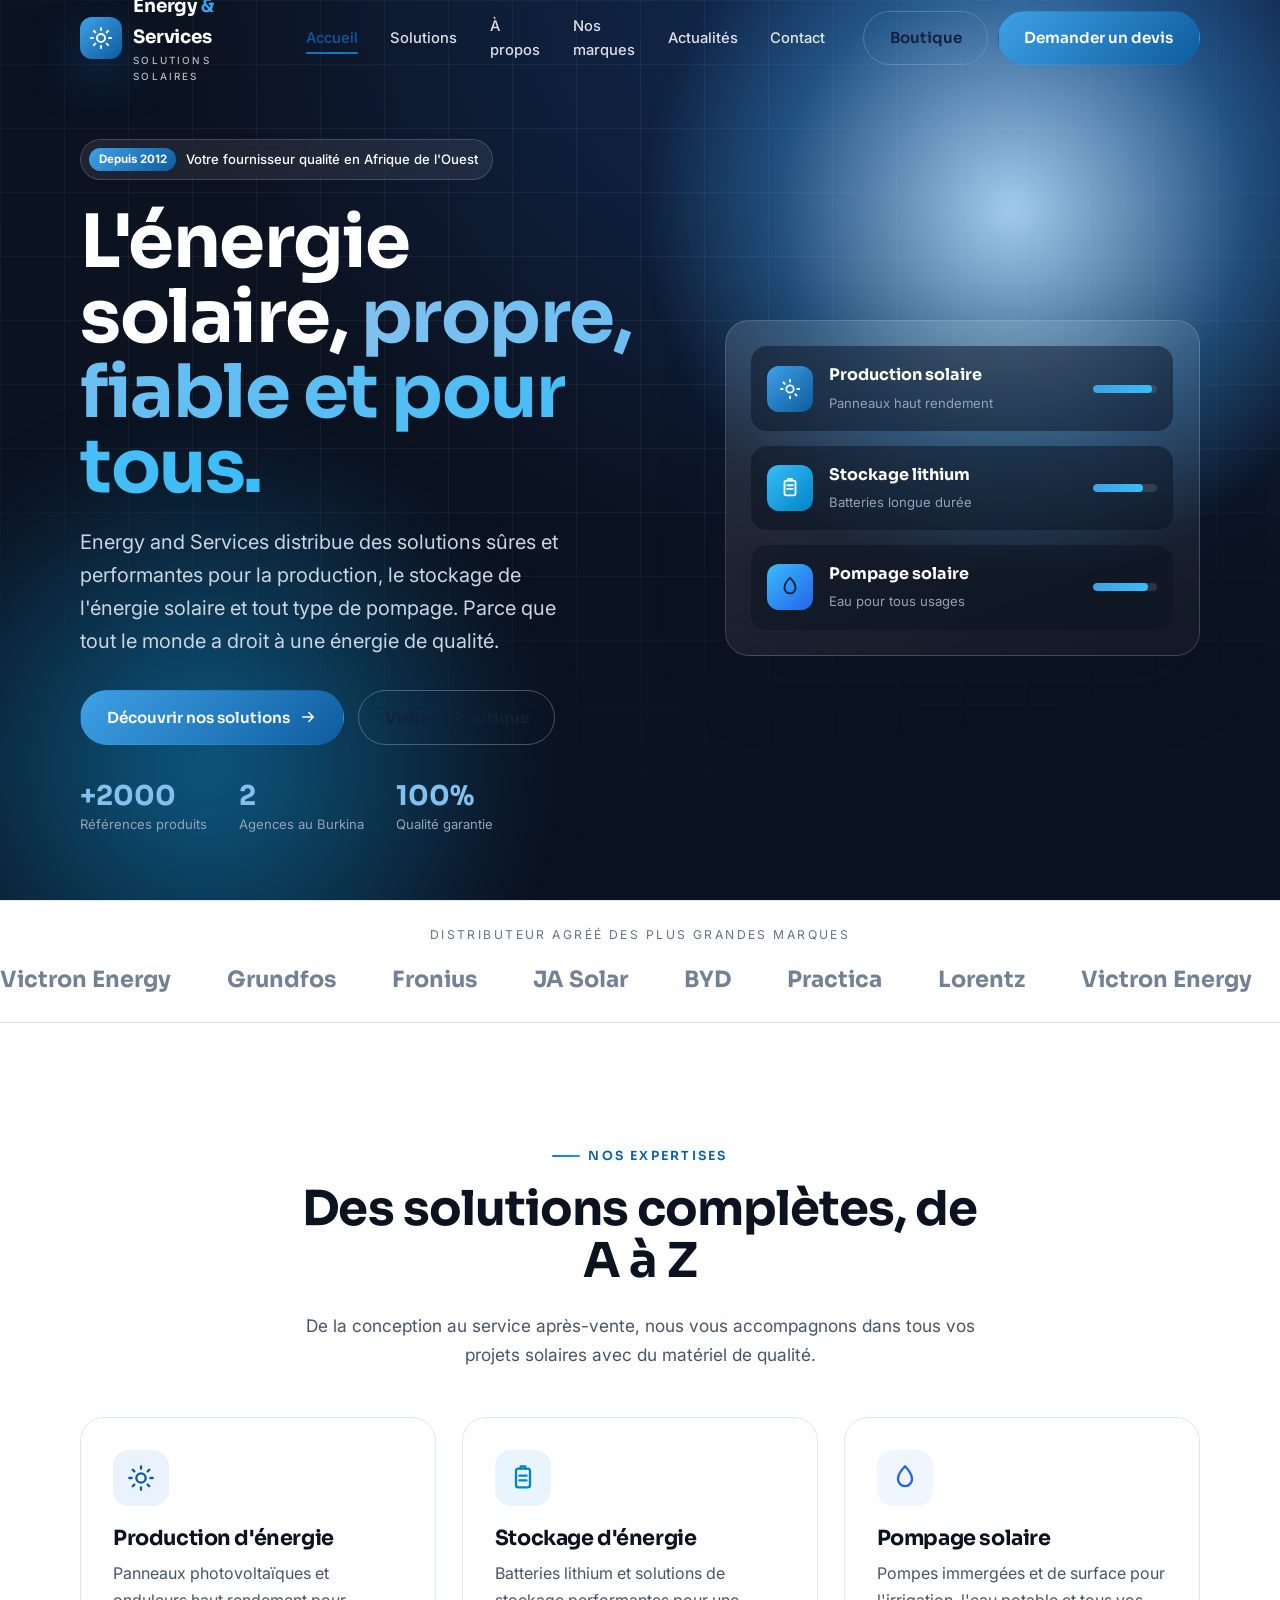
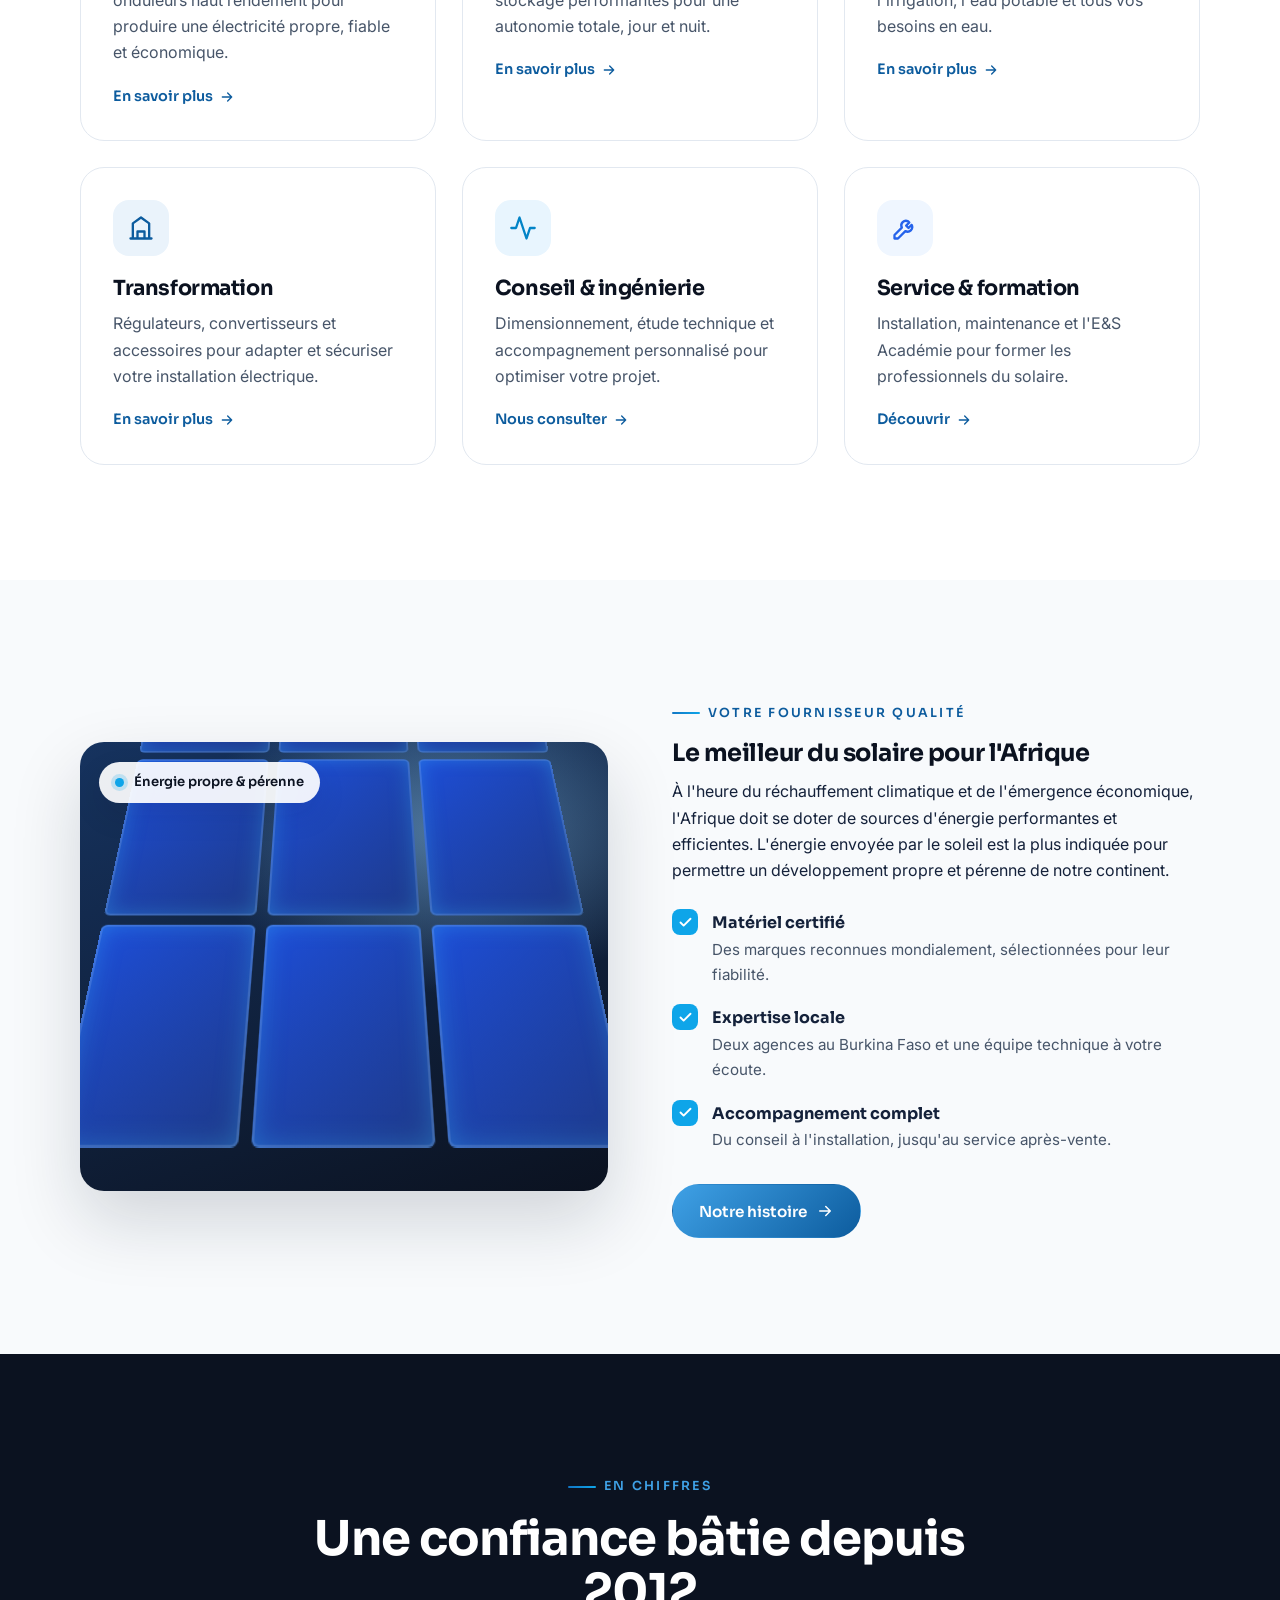
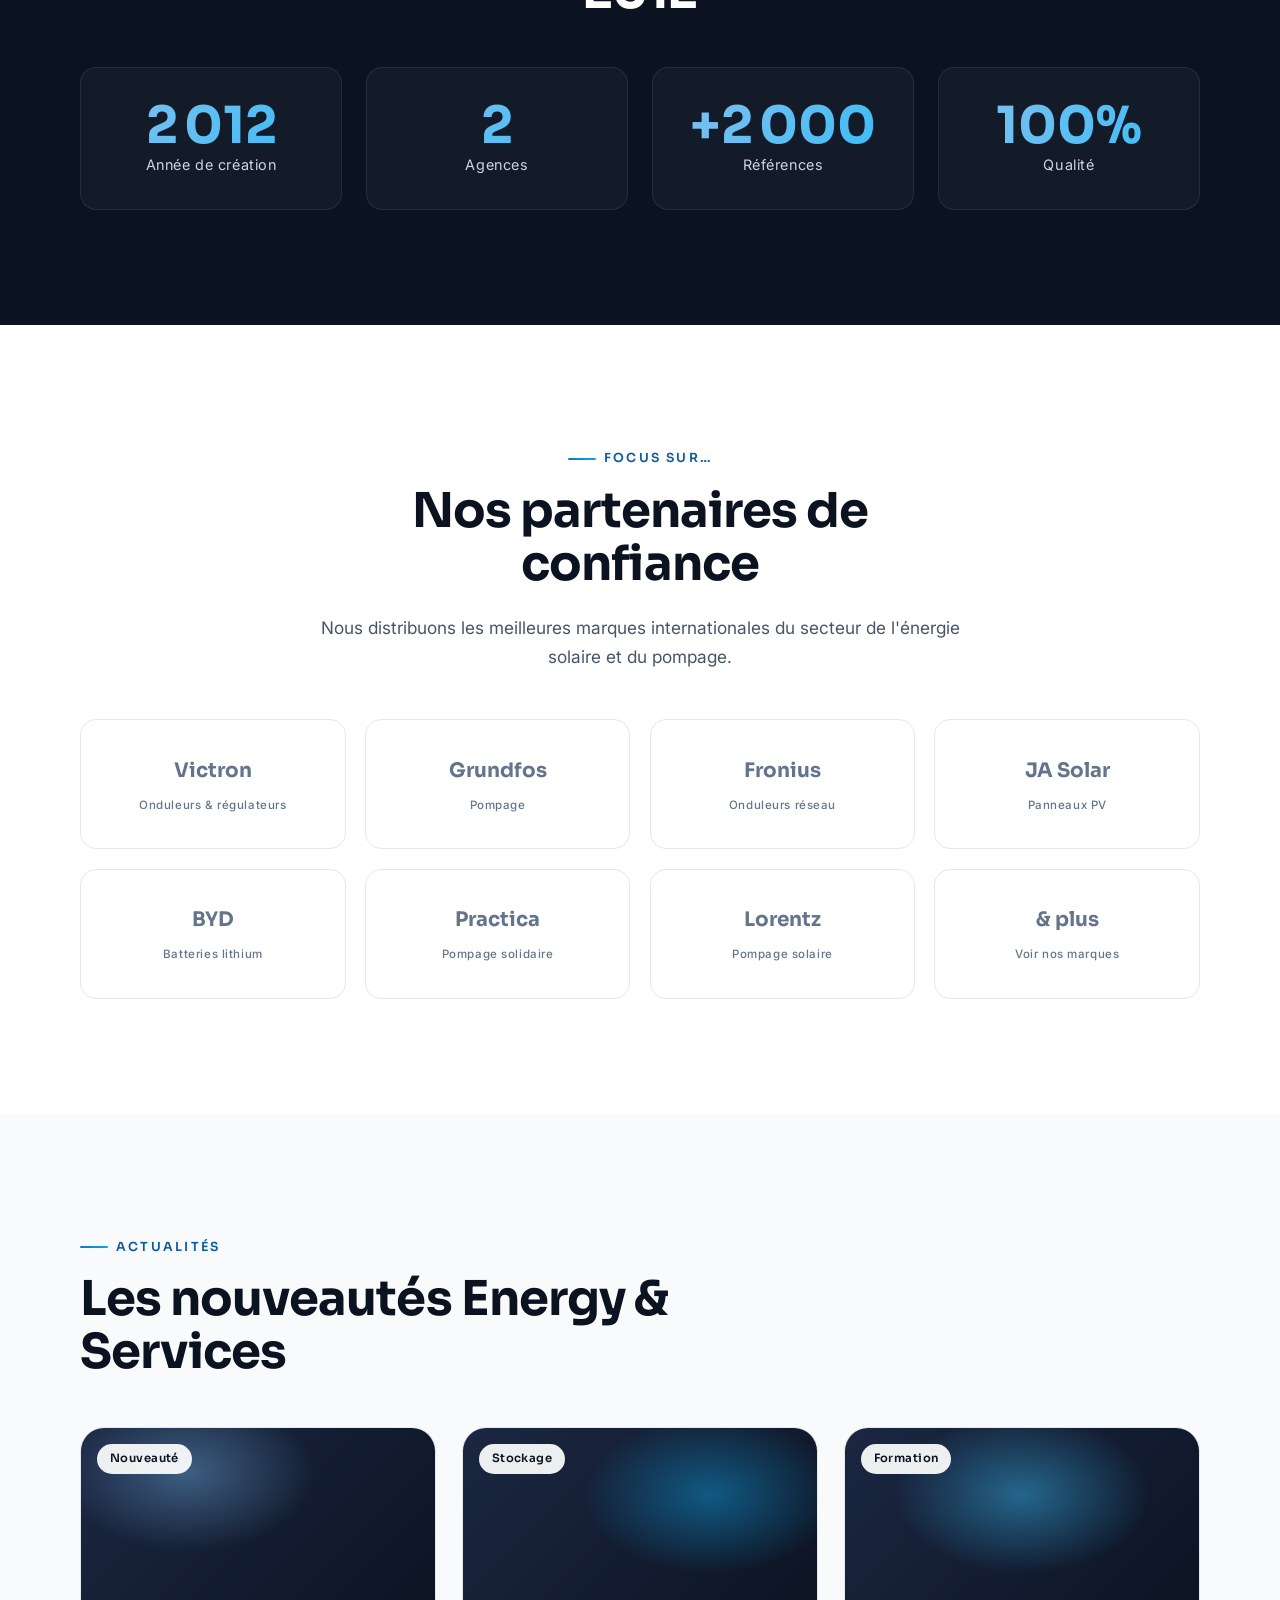
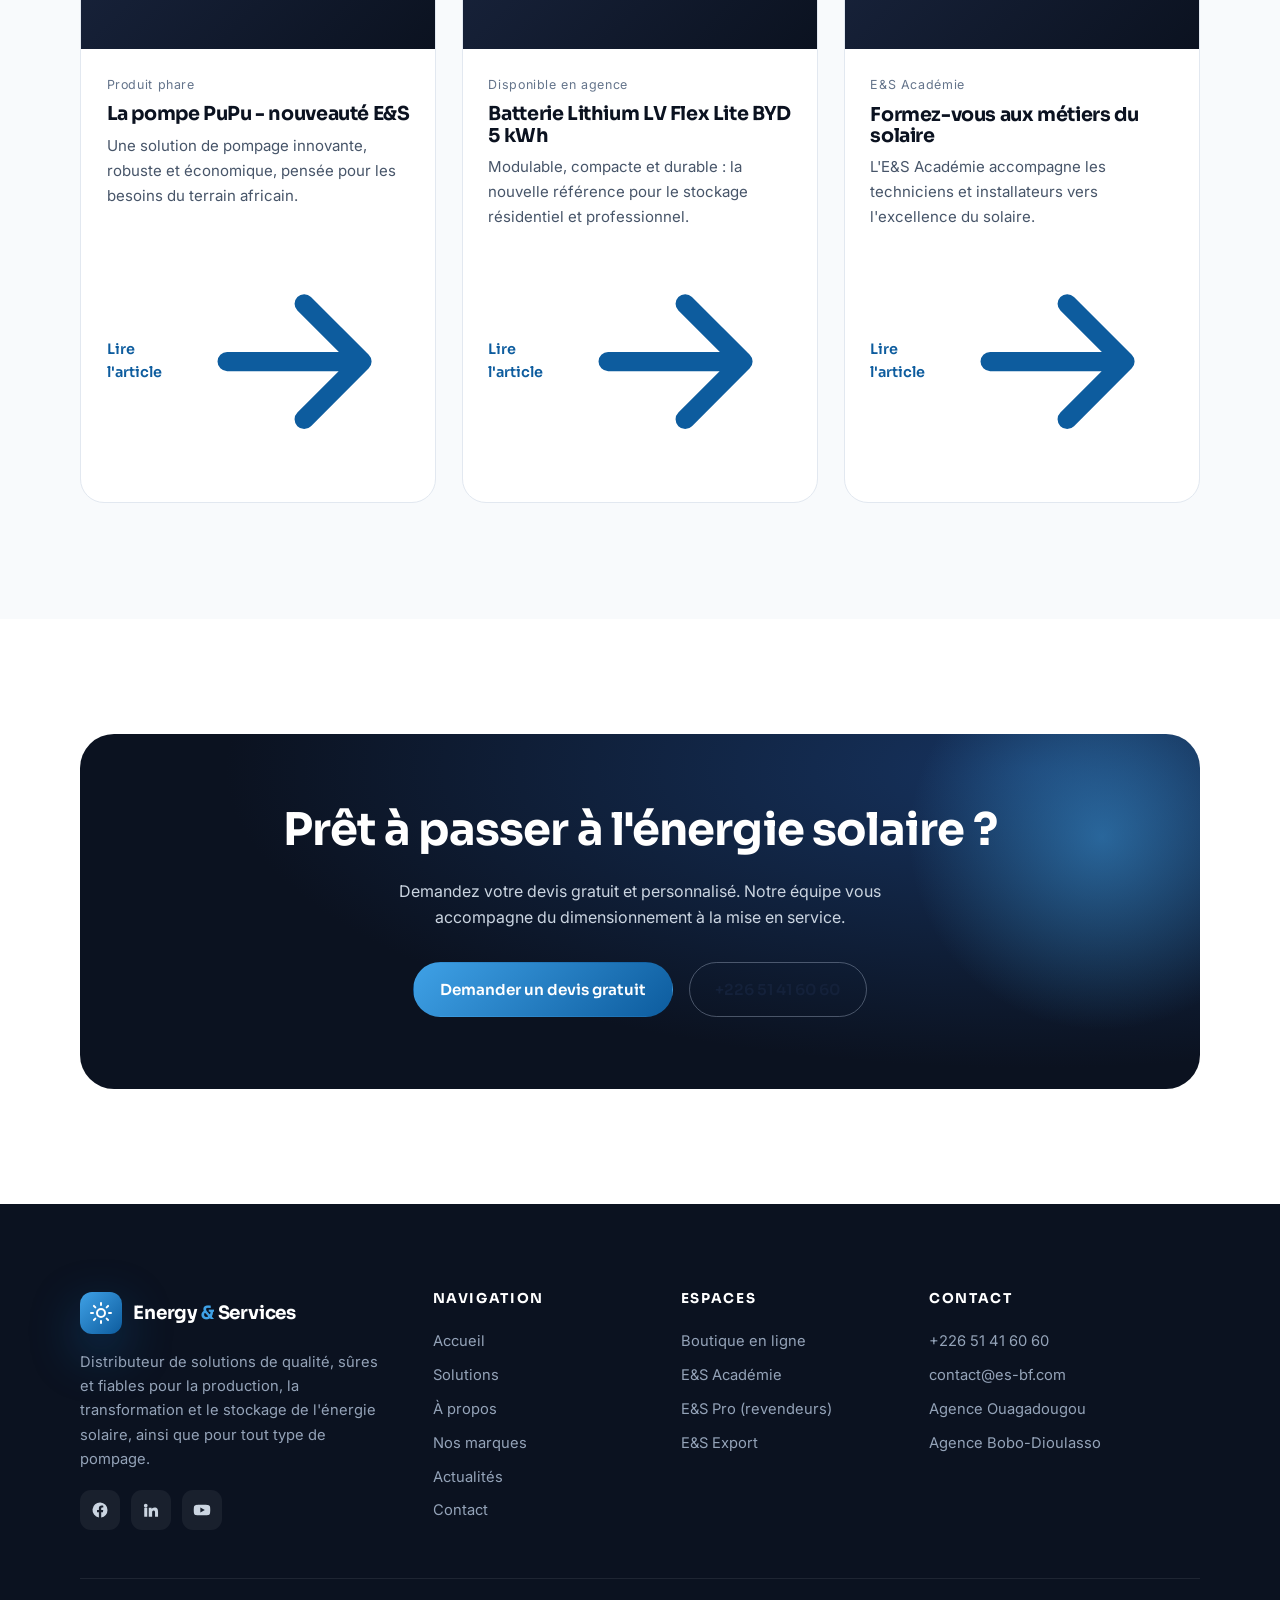
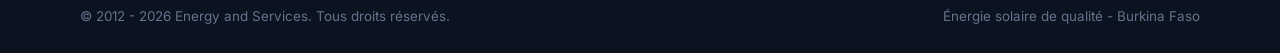
==== commit da40c755: "Improve readability and cross-browser rendering; recolor favicons to brand blue" ====
--- a/index.html
+++ b/index.html
@@ -12,7 +12,7 @@
   <link rel="preconnect" href="https://fonts.googleapis.com" />
   <link rel="preconnect" href="https://fonts.gstatic.com" crossorigin />
   <link href="https://fonts.googleapis.com/css2?family=Sora:wght@500;600;700;800&family=Inter:wght@400;500;600&display=swap" rel="stylesheet" />
-  <link rel="icon" href="data:image/svg+xml,%3Csvg xmlns='http://www.w3.org/2000/svg' viewBox='0 0 24 24'%3E%3Crect width='24' height='24' rx='6' fill='%23f59e0b'/%3E%3Ccircle cx='12' cy='12' r='4' fill='none' stroke='%23231400' stroke-width='2'/%3E%3C/svg%3E" />
+  <link rel="icon" href="data:image/svg+xml,%3Csvg xmlns='http://www.w3.org/2000/svg' viewBox='0 0 24 24'%3E%3Crect width='24' height='24' rx='6' fill='%231276c4'/%3E%3Ccircle cx='12' cy='12' r='4' fill='none' stroke='%23ffffff' stroke-width='2'/%3E%3C/svg%3E" />
   <link rel="stylesheet" href="css/styles.css" />
 </head>
 <body>
--- a/css/styles.css
+++ b/css/styles.css
@@ -5,19 +5,19 @@
 
 /* ---------- Design Tokens ---------- */
 :root {
-  /* Brand palette */
-  --sun-50: #fff8ec;
-  --sun-100: #ffedcc;
-  --sun-300: #ffce6b;
-  --sun-400: #ffb52e;
-  --sun-500: #f59e0b;   /* primary solar gold */
-  --sun-600: #d97f06;
-  --sun-700: #b45309;
-
-  --leaf-400: #34d399;
-  --leaf-500: #10b981;  /* sustainability green */
-  --leaf-600: #059669;
-  --leaf-700: #047857;
+  /* Brand palette - Energy & Services blue & white identity */
+  --sun-50: #eaf3fb;    /* light blue tint */
+  --sun-100: #cee5f7;
+  --sun-300: #82c0ee;
+  --sun-400: #3fa1e6;   /* bright accent blue */
+  --sun-500: #1276c4;   /* primary brand blue */
+  --sun-600: #0d5c9e;
+  --sun-700: #0a4979;
+
+  --leaf-400: #38bdf8;  /* secondary accent - sky */
+  --leaf-500: #0ea5e9;
+  --leaf-600: #0284c7;
+  --leaf-700: #0369a1;
 
   --ink-900: #0b1220;   /* deep navy */
   --ink-800: #111a2e;
@@ -57,7 +57,7 @@
   --shadow-sm: 0 2px 8px rgba(15, 23, 42, .06);
   --shadow-md: 0 12px 30px rgba(15, 23, 42, .10);
   --shadow-lg: 0 30px 70px rgba(15, 23, 42, .16);
-  --shadow-glow: 0 18px 50px rgba(245, 158, 11, .35);
+  --shadow-glow: 0 18px 50px rgba(18, 118, 196, .38);
 
   /* Layout */
   --container: 1200px;
@@ -75,6 +75,8 @@
 html {
   scroll-behavior: smooth;
   -webkit-text-size-adjust: 100%;
+  -moz-text-size-adjust: 100%;
+  text-size-adjust: 100%;
 }
 
 body {
@@ -86,13 +88,24 @@
   font-size: 1rem;
   overflow-x: hidden;
   -webkit-font-smoothing: antialiased;
+  -moz-osx-font-smoothing: grayscale;
   text-rendering: optimizeLegibility;
+  -webkit-tap-highlight-color: rgba(18,118,196,.18);
 }
 
 img { max-width: 100%; display: block; }
 a { color: inherit; text-decoration: none; }
 button { font-family: inherit; cursor: pointer; }
 ul { list-style: none; margin: 0; padding: 0; }
+
+/* Keyboard focus visibility for accessibility */
+:focus-visible {
+  outline: 3px solid var(--sun-400);
+  outline-offset: 2px;
+  border-radius: 4px;
+}
+a:focus-visible,
+button:focus-visible { outline-offset: 3px; }
 
 h1, h2, h3, h4 {
   font-family: var(--font-display);
@@ -157,7 +170,7 @@
 /* ---------- Buttons ---------- */
 .btn {
   --btn-bg: var(--brand);
-  --btn-fg: #2b1a00;
+  --btn-fg: #ffffff;
   display: inline-flex;
   align-items: center;
   gap: .6rem;
@@ -186,7 +199,7 @@
 .btn--ghost:hover { box-shadow: var(--shadow-md); border-color: var(--brand); }
 .bg-dark .btn--ghost { color: #fff; border-color: rgba(255,255,255,.3); }
 .btn--light { background: #fff; color: var(--ink-900); }
-.btn--accent { background: linear-gradient(135deg, var(--leaf-400), var(--leaf-600)); color: #042417; }
+.btn--accent { background: linear-gradient(135deg, var(--leaf-400), var(--leaf-600)); color: #ffffff; }
 
 /* ---------- Navigation ---------- */
 .nav {
@@ -210,6 +223,7 @@
 }
 .nav.scrolled {
   background: rgba(255, 255, 255, .82);
+  -webkit-backdrop-filter: saturate(180%) blur(16px);
   backdrop-filter: saturate(180%) blur(16px);
   box-shadow: var(--shadow-sm);
 }
@@ -329,7 +343,7 @@
   top: -18%; right: -8%;
   width: min(58vw, 760px); aspect-ratio: 1;
   border-radius: 50%;
-  background: radial-gradient(circle at 50% 50%, rgba(255,196,84,.95), rgba(245,158,11,.35) 45%, transparent 70%);
+  background: radial-gradient(circle at 50% 50%, rgba(175,218,250,.92), rgba(63,161,230,.35) 45%, transparent 70%);
   filter: blur(6px);
   animation: pulseSun 9s ease-in-out infinite;
 }
@@ -340,13 +354,14 @@
     linear-gradient(rgba(255,255,255,.05) 1px, transparent 1px),
     linear-gradient(90deg, rgba(255,255,255,.05) 1px, transparent 1px);
   background-size: 64px 64px;
+  -webkit-mask-image: radial-gradient(120% 80% at 50% 30%, #000 30%, transparent 75%);
   mask-image: radial-gradient(120% 80% at 50% 30%, #000 30%, transparent 75%);
 }
 .hero__blob {
   position: absolute;
   bottom: -25%; left: -12%;
   width: min(60vw, 720px); aspect-ratio: 1;
-  background: radial-gradient(circle at 50% 50%, rgba(16,185,129,.55), transparent 65%);
+  background: radial-gradient(circle at 50% 50%, rgba(14,165,233,.5), transparent 65%);
   filter: blur(40px);
   animation: floatBlob 14s ease-in-out infinite;
 }
@@ -367,6 +382,7 @@
   border-radius: 999px;
   background: rgba(255,255,255,.08);
   border: 1px solid rgba(255,255,255,.16);
+  -webkit-backdrop-filter: blur(6px);
   backdrop-filter: blur(6px);
   font-size: .82rem;
   font-weight: 500;
@@ -377,7 +393,7 @@
   padding: .15rem .6rem;
   border-radius: 999px;
   background: linear-gradient(135deg, var(--sun-400), var(--sun-600));
-  color: #2b1a00; font-size: .72rem; font-weight: 700;
+  color: #ffffff; font-size: .72rem; font-weight: 700;
 }
 .hero h1 {
   color: #fff;
@@ -389,6 +405,7 @@
   background: linear-gradient(120deg, var(--sun-300), var(--leaf-400));
   -webkit-background-clip: text;
   background-clip: text;
+  -webkit-text-fill-color: transparent;
   color: transparent;
 }
 .hero p.lead {
@@ -424,6 +441,7 @@
   padding: 1.6rem;
   background: linear-gradient(160deg, rgba(255,255,255,.12), rgba(255,255,255,.03));
   border: 1px solid rgba(255,255,255,.16);
+  -webkit-backdrop-filter: blur(14px);
   backdrop-filter: blur(14px);
   box-shadow: var(--shadow-lg);
 }
@@ -440,9 +458,9 @@
   display: grid; place-items: center;
   border-radius: 12px;
   background: linear-gradient(135deg, var(--sun-400), var(--sun-600));
-  color: #2b1a00;
-}
-.hero__panel .ico.green { background: linear-gradient(135deg, var(--leaf-400), var(--leaf-600)); color:#042417; }
+  color: #ffffff;
+}
+.hero__panel .ico.green { background: linear-gradient(135deg, var(--leaf-400), var(--leaf-600)); color:#ffffff; }
 .hero__panel .ico.blue { background: linear-gradient(135deg, #38bdf8, #2563eb); color:#04223f; }
 .hero__panel b { font-family: var(--font-display); color:#fff; display:block; font-size: 1rem; }
 .hero__panel span { font-size: .82rem; color: var(--slate-400); }
@@ -466,7 +484,7 @@
   font-size: .76rem;
   letter-spacing: .2em;
   text-transform: uppercase;
-  color: var(--slate-400);
+  color: var(--slate-500);
   margin-bottom: 1rem;
 }
 .marquee__track {
@@ -480,9 +498,9 @@
   font-family: var(--font-display);
   font-weight: 700;
   font-size: 1.4rem;
-  color: var(--slate-400);
+  color: var(--slate-500);
   white-space: nowrap;
-  opacity: .8;
+  opacity: .9;
   transition: color .3s, opacity .3s;
 }
 .marquee__track span:hover { color: var(--ink-900); opacity: 1; }
@@ -530,7 +548,7 @@
   margin-bottom: 1.3rem;
 }
 .card__ico svg { width: 28px; height: 28px; }
-.card.green .card__ico { background: #ecfdf5; color: var(--leaf-600); }
+.card.green .card__ico { background: #e8f5fe; color: var(--leaf-600); }
 .card.blue .card__ico { background: #eff6ff; color: #2563eb; }
 .card h3 { font-size: 1.3rem; }
 .card p { color: var(--text-soft); margin-bottom: 1rem; }
@@ -561,7 +579,7 @@
   font-size: clamp(2.2rem, 5vw, 3.2rem);
   line-height: 1;
   background: linear-gradient(120deg, var(--sun-300), var(--leaf-400));
-  -webkit-background-clip: text; background-clip: text; color: transparent;
+  -webkit-background-clip: text; background-clip: text; -webkit-text-fill-color: transparent; color: transparent;
 }
 .stat span { color: var(--slate-300); font-size: .9rem; letter-spacing: .04em; }
 
@@ -582,7 +600,7 @@
 }
 .split__media .sky {
   position: absolute; inset: 0;
-  background: radial-gradient(80% 60% at 70% 20%, rgba(255,196,84,.5), transparent 60%);
+  background: radial-gradient(80% 60% at 70% 20%, rgba(140,200,245,.5), transparent 60%);
 }
 .split__media .panels {
   position: absolute;
@@ -610,7 +628,7 @@
   font-family: var(--font-display); font-weight: 600; font-size: .82rem;
   color: var(--ink-900);
 }
-.split__badge .dot { width: 9px; height: 9px; border-radius: 50%; background: var(--leaf-500); box-shadow: 0 0 0 4px rgba(16,185,129,.2); }
+.split__badge .dot { width: 9px; height: 9px; border-radius: 50%; background: var(--leaf-500); box-shadow: 0 0 0 4px rgba(14,165,233,.2); }
 
 .feature-list { display: grid; gap: 1.1rem; margin: 1.6rem 0 2rem; }
 .feature-list li {
@@ -642,7 +660,7 @@
   color: var(--slate-500);
   transition: transform .35s var(--ease), box-shadow .35s var(--ease), color .35s, border-color .35s;
 }
-.tile small { display:block; font-family: var(--font-body); font-weight: 500; font-size:.72rem; letter-spacing:.05em; color: var(--slate-400); margin-top:.3rem; }
+.tile small { display:block; font-family: var(--font-body); font-weight: 500; font-size:.72rem; letter-spacing:.05em; color: var(--slate-500); margin-top:.3rem; }
 .tile:hover {
   transform: translateY(-5px);
   box-shadow: var(--shadow-md);
@@ -669,9 +687,9 @@
 }
 .post__media .glow {
   position: absolute; inset: 0;
-  background: radial-gradient(60% 60% at 30% 20%, rgba(255,196,84,.4), transparent 60%);
-}
-.post__media.green .glow { background: radial-gradient(60% 60% at 70% 30%, rgba(16,185,129,.45), transparent 60%); }
+  background: radial-gradient(60% 60% at 30% 20%, rgba(120,185,240,.4), transparent 60%);
+}
+.post__media.green .glow { background: radial-gradient(60% 60% at 70% 30%, rgba(14,165,233,.45), transparent 60%); }
 .post__media.blue .glow { background: radial-gradient(60% 60% at 50% 30%, rgba(56,189,248,.45), transparent 60%); }
 .post__media span {
   position: absolute; top: 1rem; left: 1rem;
@@ -681,7 +699,7 @@
   letter-spacing: .04em;
 }
 .post__body { padding: 1.6rem; display: flex; flex-direction: column; flex: 1; }
-.post__body time { font-size: .78rem; color: var(--slate-400); letter-spacing: .05em; }
+.post__body time { font-size: .78rem; color: var(--slate-500); letter-spacing: .05em; }
 .post__body h3 { font-size: 1.2rem; margin: .5rem 0 .6rem; }
 .post__body p { color: var(--text-soft); font-size: .94rem; flex: 1; }
 .post__body a { color: var(--brand-strong); font-weight: 600; font-family: var(--font-display); font-size: .9rem; display:inline-flex; gap:.4rem; align-items:center; }
@@ -700,7 +718,7 @@
   content:"";
   position: absolute; top:-30%; right:-10%;
   width: 420px; height: 420px; border-radius: 50%;
-  background: radial-gradient(circle, rgba(245,158,11,.5), transparent 65%);
+  background: radial-gradient(circle, rgba(63,161,230,.5), transparent 65%);
 }
 .cta h2 { color:#fff; font-size: clamp(1.8rem, 4vw, 2.8rem); position: relative; }
 .cta p { color: var(--slate-300); max-width: 55ch; margin: 0 auto 2rem; position: relative; }
@@ -721,7 +739,7 @@
   border-radius: 14px;
   background: var(--sun-50); color: var(--sun-600);
 }
-.bg-dark .contact-info .ico { background: rgba(245,158,11,.15); color: var(--sun-300); }
+.bg-dark .contact-info .ico { background: rgba(63,161,230,.15); color: var(--sun-300); }
 .contact-info b { font-family: var(--font-display); display:block; }
 .contact-info p { margin: .15rem 0 0; color: var(--text-soft); font-size: .95rem; }
 .bg-dark .contact-info p { color: var(--slate-300); }
@@ -753,9 +771,18 @@
   border: 1px solid var(--slate-200);
   background: var(--slate-50);
   font-family: inherit;
-  font-size: .95rem;
+  font-size: 1rem;
   color: var(--text);
   transition: border-color .25s, box-shadow .25s, background .25s;
+}
+.field select {
+  -webkit-appearance: none;
+  -moz-appearance: none;
+  appearance: none;
+  background-image: url("data:image/svg+xml,%3Csvg xmlns='http://www.w3.org/2000/svg' width='14' height='14' viewBox='0 0 24 24' fill='none' stroke='%23475569' stroke-width='2.5' stroke-linecap='round' stroke-linejoin='round'%3E%3Cpath d='M6 9l6 6 6-6'/%3E%3C/svg%3E");
+  background-repeat: no-repeat;
+  background-position: right 1rem center;
+  padding-right: 2.6rem;
 }
 .field textarea { resize: vertical; min-height: 130px; }
 .field input:focus,
@@ -764,9 +791,9 @@
   outline: none;
   border-color: var(--brand);
   background: #fff;
-  box-shadow: 0 0 0 4px rgba(245,158,11,.14);
-}
-.form__note { font-size: .8rem; color: var(--slate-400); margin-top: .8rem; }
+  box-shadow: 0 0 0 4px rgba(18,118,196,.16);
+}
+.form__note { font-size: .8rem; color: var(--slate-500); margin-top: .8rem; }
 .form__check { display:flex; gap:.6rem; align-items:flex-start; font-size:.88rem; color: var(--text-soft); margin-bottom: 1.1rem; }
 .form__check input { width: auto; margin-top: .2rem; }
 .form__status { margin-top: 1rem; font-size: .9rem; font-weight: 600; min-height: 1.2em; }
@@ -784,7 +811,7 @@
 .page-hero::after {
   content:""; position:absolute; top:-20%; right:-6%;
   width: 460px; height: 460px; border-radius: 50%;
-  background: radial-gradient(circle, rgba(245,158,11,.4), transparent 65%);
+  background: radial-gradient(circle, rgba(63,161,230,.4), transparent 65%);
 }
 .page-hero .breadcrumbs { font-size: .82rem; color: var(--slate-400); margin-bottom: 1rem; position:relative; z-index:1; }
 .page-hero .breadcrumbs a:hover { color: var(--sun-300); }
@@ -821,7 +848,7 @@
   color: var(--slate-300);
   transition: background .3s, color .3s, transform .3s;
 }
-.footer__social a:hover { background: var(--brand); color: #2b1a00; transform: translateY(-3px); }
+.footer__social a:hover { background: var(--brand); color: #ffffff; transform: translateY(-3px); }
 .footer__bottom {
   display: flex; align-items: center; justify-content: space-between;
   flex-wrap: wrap; gap: 1rem;
@@ -851,7 +878,7 @@
   border-radius: 50%;
   border: none;
   background: linear-gradient(135deg, var(--sun-400), var(--sun-600));
-  color: #2b1a00;
+  color: #ffffff;
   box-shadow: var(--shadow-md);
   opacity: 0; visibility: hidden;
   transform: translateY(12px);
@@ -896,6 +923,7 @@
     gap: .2rem;
     padding: 1rem var(--gutter) 1.6rem;
     background: rgba(255,255,255,.97);
+    -webkit-backdrop-filter: blur(16px);
     backdrop-filter: blur(16px);
     box-shadow: var(--shadow-md);
     transform: translateY(-12px);
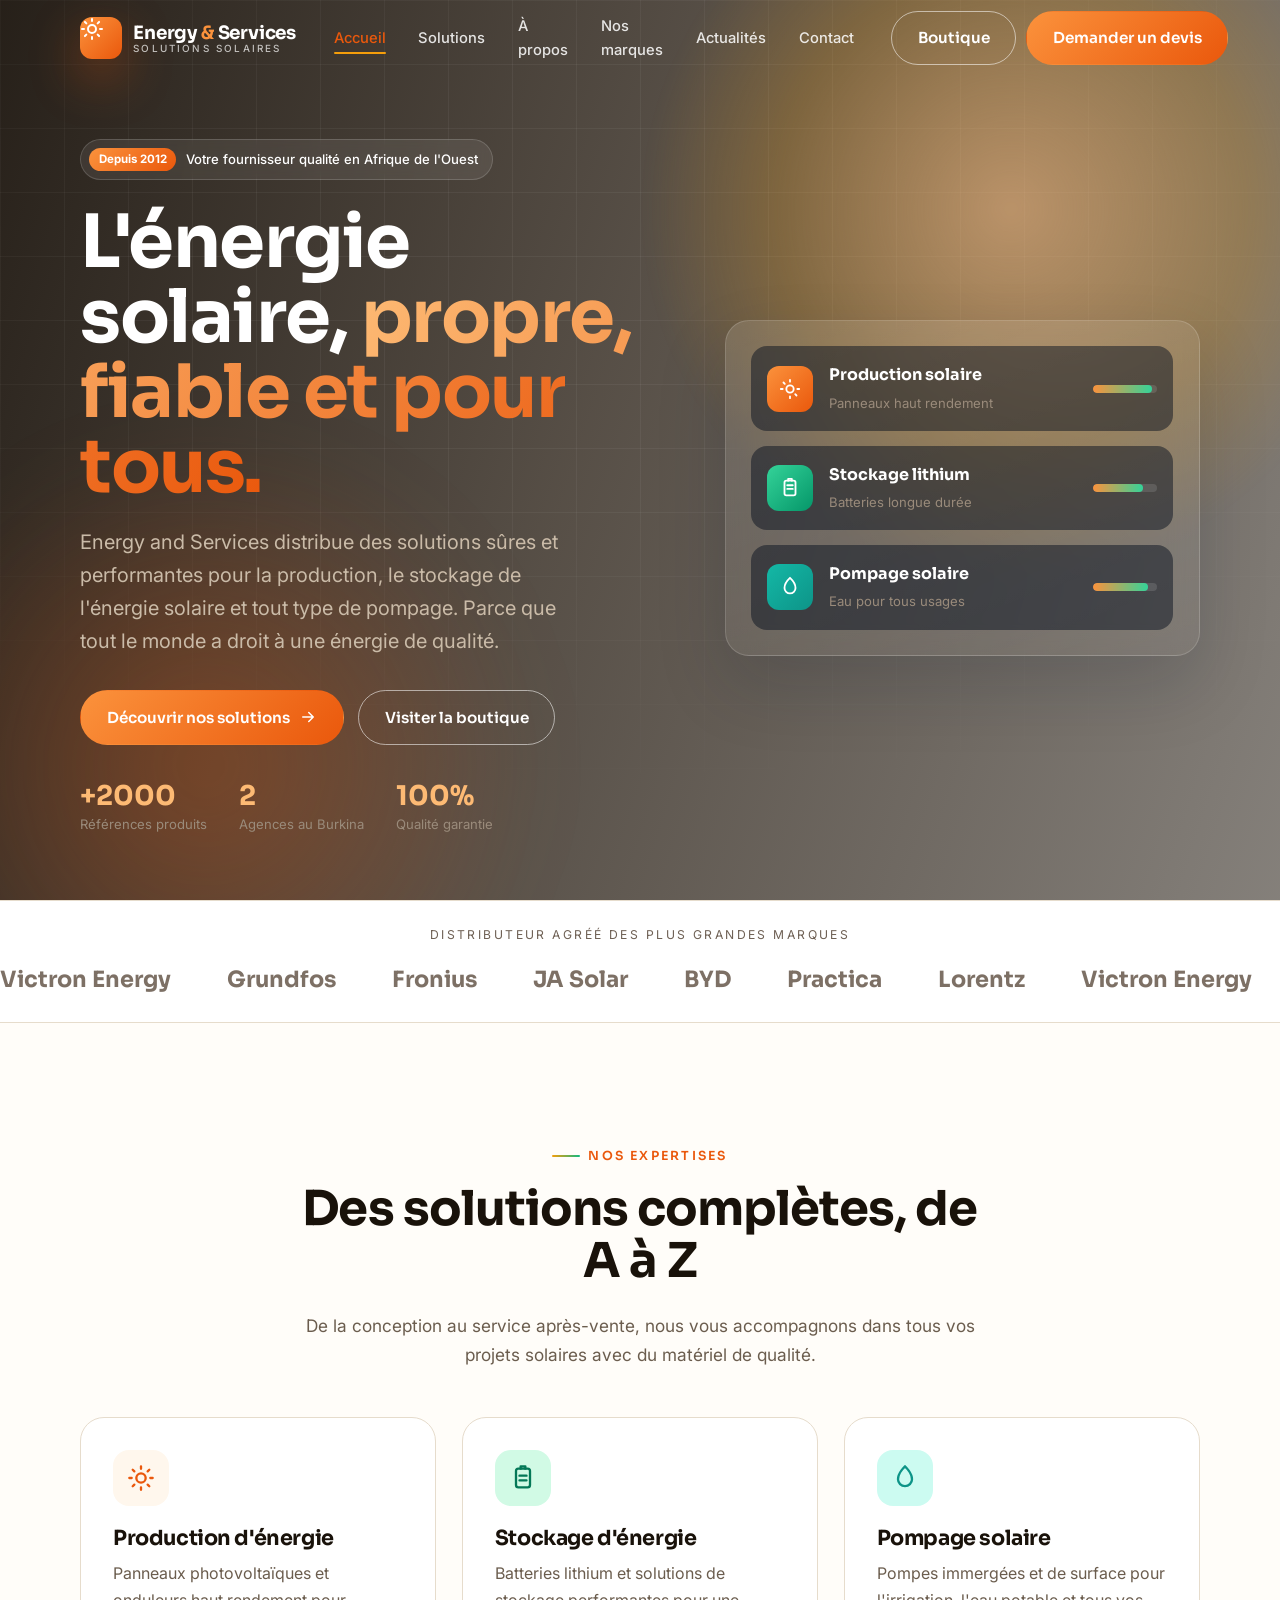
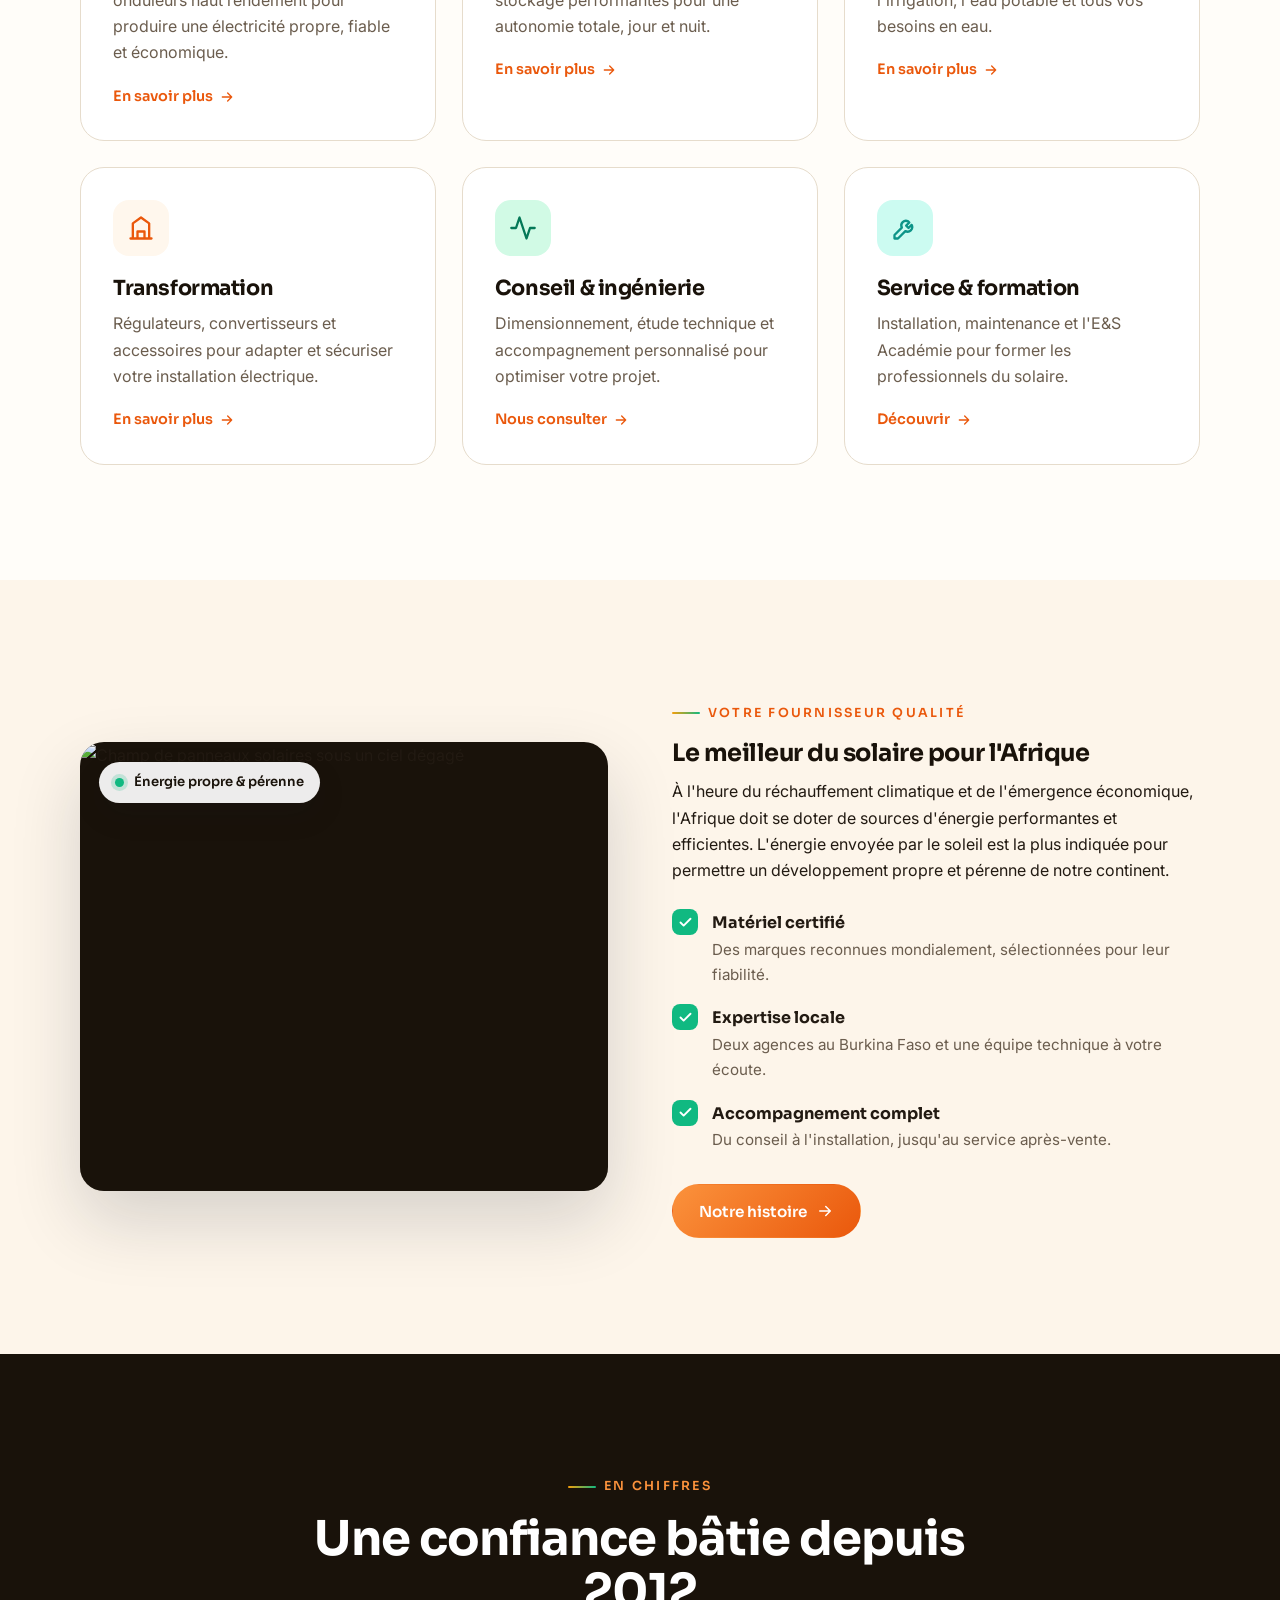
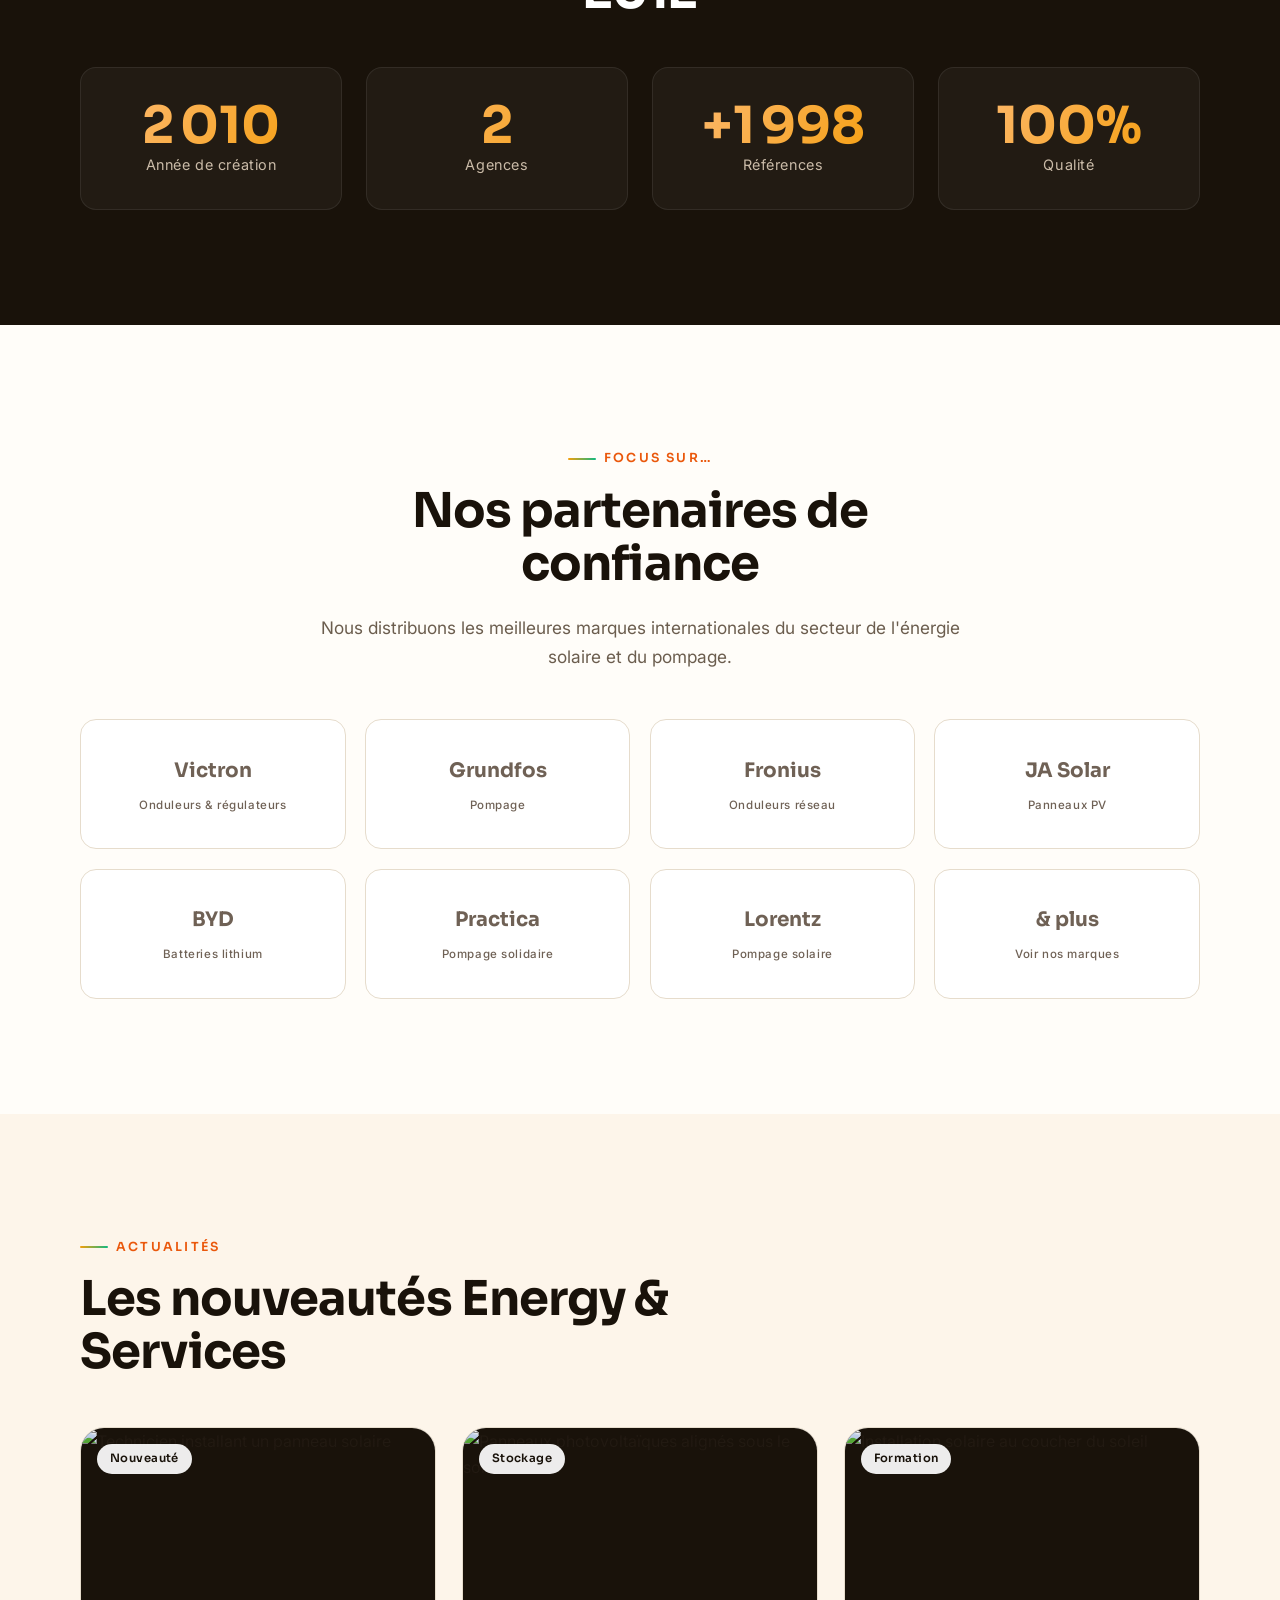
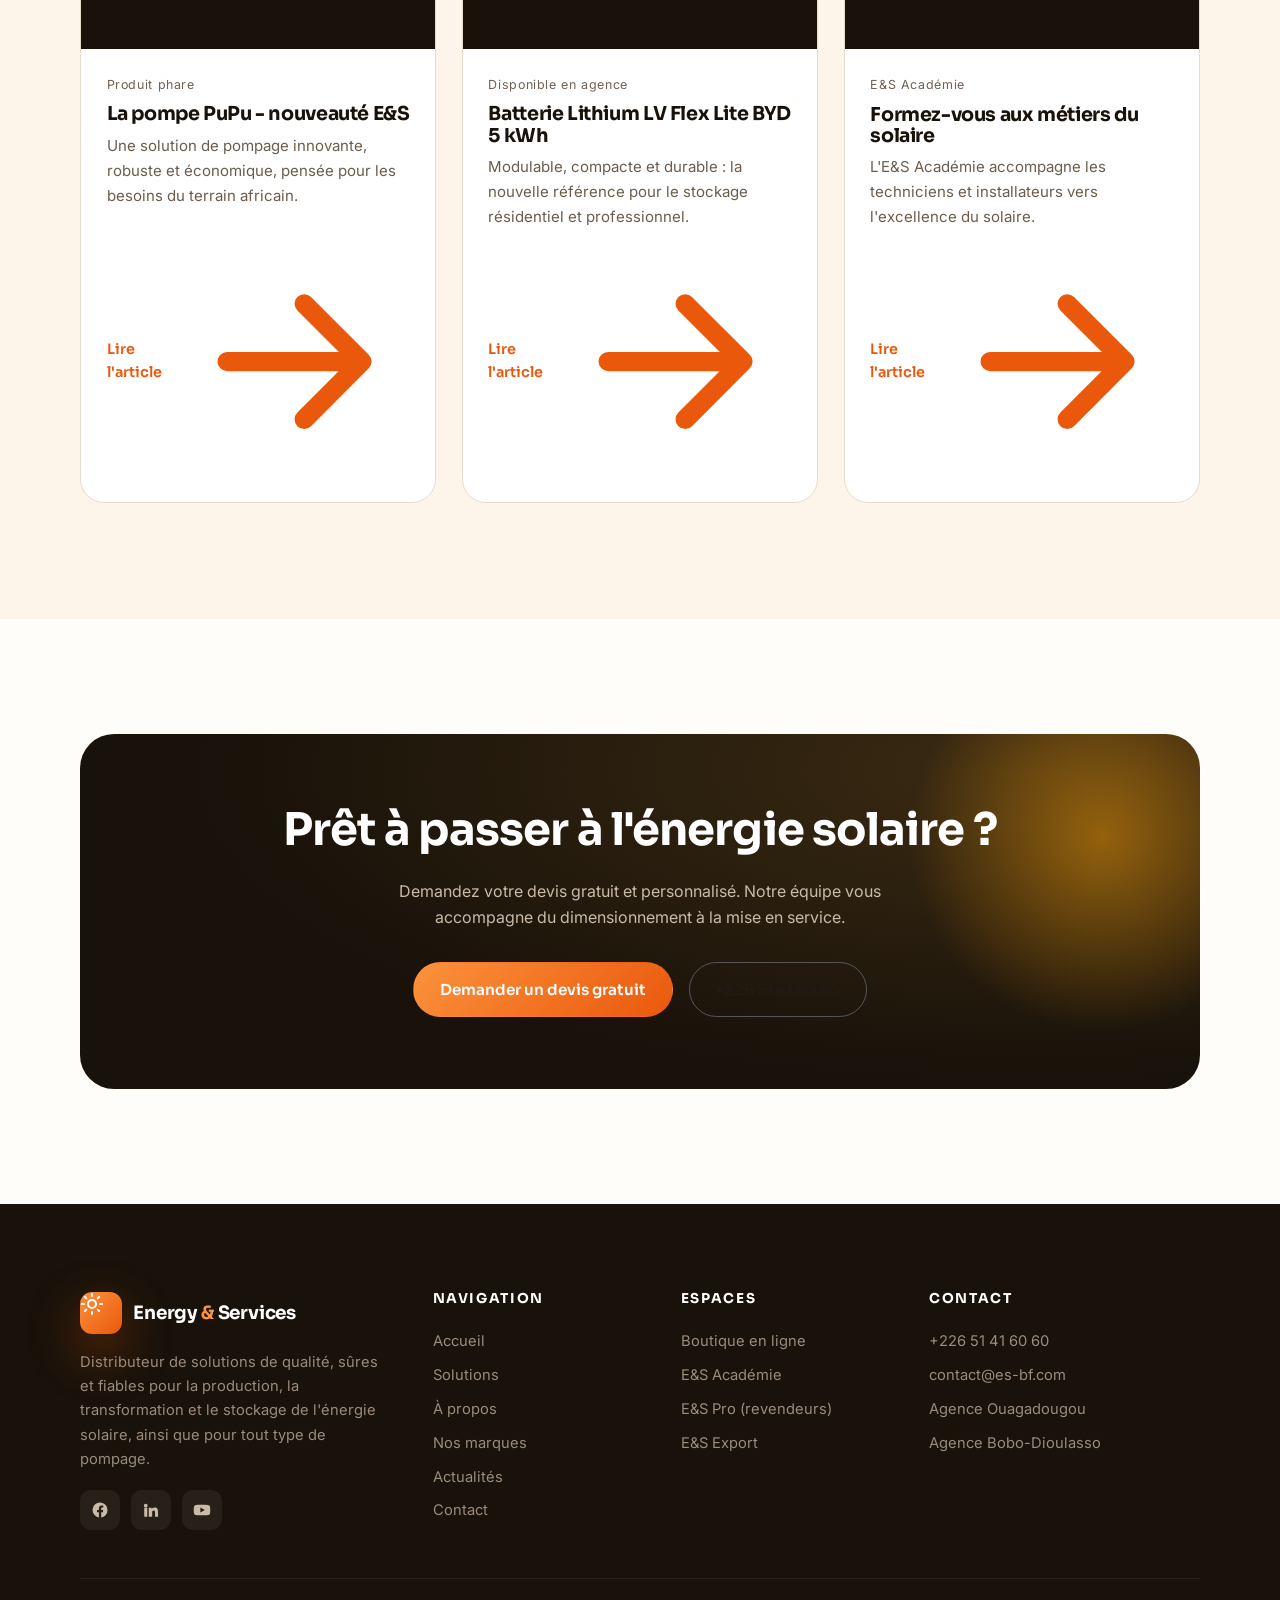
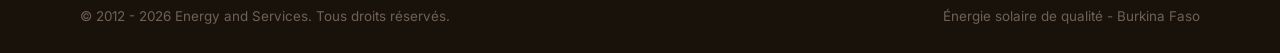
==== commit a6a9653e: "Redesign to warm Sahel Sun palette with real solar photography" ====
--- a/index.html
+++ b/index.html
@@ -5,14 +5,14 @@
   <meta name="viewport" content="width=device-width, initial-scale=1.0" />
   <title>Energy and Services - Solutions solaires de qualité au Burkina Faso</title>
   <meta name="description" content="Energy and Services est distributeur de solutions de qualité, sûres et fiables pour la production, la transformation et le stockage de l'énergie solaire et pour tout type de pompage." />
-  <meta name="theme-color" content="#0b1220" />
+  <meta name="theme-color" content="#19120a" />
   <meta property="og:title" content="Energy and Services - Solutions solaires de qualité" />
   <meta property="og:description" content="Le meilleur du solaire pour un développement propre et pérenne de l'Afrique." />
   <meta property="og:type" content="website" />
   <link rel="preconnect" href="https://fonts.googleapis.com" />
   <link rel="preconnect" href="https://fonts.gstatic.com" crossorigin />
   <link href="https://fonts.googleapis.com/css2?family=Sora:wght@500;600;700;800&family=Inter:wght@400;500;600&display=swap" rel="stylesheet" />
-  <link rel="icon" href="data:image/svg+xml,%3Csvg xmlns='http://www.w3.org/2000/svg' viewBox='0 0 24 24'%3E%3Crect width='24' height='24' rx='6' fill='%231276c4'/%3E%3Ccircle cx='12' cy='12' r='4' fill='none' stroke='%23ffffff' stroke-width='2'/%3E%3C/svg%3E" />
+  <link rel="icon" href="data:image/svg+xml,%3Csvg xmlns='http://www.w3.org/2000/svg' viewBox='0 0 24 24'%3E%3Crect width='24' height='24' rx='6' fill='%23f59e0b'/%3E%3Ccircle cx='12' cy='12' r='4' fill='none' stroke='%23ffffff' stroke-width='2'/%3E%3C/svg%3E" />
   <link rel="stylesheet" href="css/styles.css" />
 </head>
 <body>
@@ -126,8 +126,7 @@
   <section class="section bg-alt">
     <div class="container split">
       <div class="split__media" data-reveal>
-        <div class="sky"></div>
-        <div class="panels"><i></i><i></i><i></i><i></i><i></i><i></i><i></i><i></i><i></i></div>
+        <img src="https://images.unsplash.com/photo-1509391366360-2e959784a276?auto=format&fit=crop&w=900&q=80" alt="Champ de panneaux solaires sous un ciel dégagé" loading="lazy" />
         <div class="split__badge"><span class="dot"></span> Énergie propre &amp; pérenne</div>
       </div>
       <div data-reveal data-delay="1">
@@ -201,7 +200,7 @@
       </div>
       <div class="news">
         <article class="post" data-reveal>
-          <div class="post__media"><div class="glow"></div><span>Nouveauté</span></div>
+          <div class="post__media"><img src="https://images.unsplash.com/photo-1559302504-64aae6ca6b6d?auto=format&fit=crop&w=700&q=80" alt="Technicien installant un panneau solaire" loading="lazy" /><span>Nouveauté</span></div>
           <div class="post__body">
             <time>Produit phare</time>
             <h3>La pompe PuPu - nouveauté E&amp;S</h3>
@@ -210,7 +209,7 @@
           </div>
         </article>
         <article class="post" data-reveal data-delay="1">
-          <div class="post__media green"><div class="glow"></div><span>Stockage</span></div>
+          <div class="post__media"><img src="https://images.unsplash.com/photo-1521618755572-156ae0cdd74d?auto=format&fit=crop&w=700&q=80" alt="Panneaux photovoltaïques alignés sous le soleil" loading="lazy" /><span>Stockage</span></div>
           <div class="post__body">
             <time>Disponible en agence</time>
             <h3>Batterie Lithium LV Flex Lite BYD 5 kWh</h3>
@@ -219,7 +218,7 @@
           </div>
         </article>
         <article class="post" data-reveal data-delay="2">
-          <div class="post__media blue"><div class="glow"></div><span>Formation</span></div>
+          <div class="post__media"><img src="https://images.unsplash.com/photo-1611365892117-00ac5ef43c90?auto=format&fit=crop&w=700&q=80" alt="Installation solaire au coucher du soleil" loading="lazy" /><span>Formation</span></div>
           <div class="post__body">
             <time>E&amp;S Académie</time>
             <h3>Formez-vous aux métiers du solaire</h3>
--- a/css/styles.css
+++ b/css/styles.css
@@ -5,41 +5,45 @@
 
 /* ---------- Design Tokens ---------- */
 :root {
-  /* Brand palette - Energy & Services blue & white identity */
-  --sun-50: #eaf3fb;    /* light blue tint */
-  --sun-100: #cee5f7;
-  --sun-300: #82c0ee;
-  --sun-400: #3fa1e6;   /* bright accent blue */
-  --sun-500: #1276c4;   /* primary brand blue */
-  --sun-600: #0d5c9e;
-  --sun-700: #0a4979;
-
-  --leaf-400: #38bdf8;  /* secondary accent - sky */
-  --leaf-500: #0ea5e9;
-  --leaf-600: #0284c7;
-  --leaf-700: #0369a1;
-
-  --ink-900: #0b1220;   /* deep navy */
-  --ink-800: #111a2e;
-  --ink-700: #1b2742;
-  --ink-600: #2a3958;
-
-  --slate-500: #64748b;
-  --slate-400: #94a3b8;
-  --slate-300: #cbd5e1;
-  --slate-200: #e2e8f0;
-  --slate-100: #f1f5f9;
-  --slate-50:  #f8fafc;
+  /* Brand palette - "Sahel Sun": warm solar amber/orange + clean-energy emerald */
+  --sun-50: #fff7ed;    /* warm light tint */
+  --sun-100: #ffedd5;
+  --sun-300: #fdba74;   /* soft solar gold */
+  --sun-400: #fb923c;   /* bright accent orange */
+  --sun-500: #f59e0b;   /* primary brand amber */
+  --sun-600: #ea580c;   /* strong sunset orange */
+  --sun-700: #c2410c;
+
+  --leaf-400: #34d399;  /* secondary accent - clean energy green */
+  --leaf-500: #10b981;
+  --leaf-600: #059669;
+  --leaf-700: #047857;
+
+  --teal-100: #ccfbf1;  /* tertiary accent - water/cool */
+  --teal-500: #14b8a6;
+  --teal-600: #0d9488;
+
+  --ink-900: #19120a;   /* warm near-black */
+  --ink-800: #241a0f;
+  --ink-700: #332515;
+  --ink-600: #46331d;
+
+  --slate-500: #6f6155;  /* warm stone neutrals */
+  --slate-400: #9a8b7b;
+  --slate-300: #cabba8;
+  --slate-200: #e6dccc;
+  --slate-100: #f3ece1;
+  --slate-50:  #faf6ee;
 
   --white: #ffffff;
 
   /* Semantic */
-  --bg: var(--white);
-  --bg-alt: var(--slate-50);
+  --bg: #fffdf9;
+  --bg-alt: #fdf5ea;
   --bg-dark: var(--ink-900);
-  --text: #14213a;
-  --text-soft: #475569;
-  --text-invert: #eef2f9;
+  --text: #221a12;
+  --text-soft: #6b5d4e;
+  --text-invert: #f7f1e8;
 
   --brand: var(--sun-500);
   --brand-strong: var(--sun-600);
@@ -57,7 +61,7 @@
   --shadow-sm: 0 2px 8px rgba(15, 23, 42, .06);
   --shadow-md: 0 12px 30px rgba(15, 23, 42, .10);
   --shadow-lg: 0 30px 70px rgba(15, 23, 42, .16);
-  --shadow-glow: 0 18px 50px rgba(18, 118, 196, .38);
+  --shadow-glow: 0 18px 50px rgba(234, 88, 12, .42);
 
   /* Layout */
   --container: 1200px;
@@ -197,7 +201,12 @@
   color: var(--text);
 }
 .btn--ghost:hover { box-shadow: var(--shadow-md); border-color: var(--brand); }
-.bg-dark .btn--ghost { color: #fff; border-color: rgba(255,255,255,.3); }
+.bg-dark .btn--ghost,
+.hero .btn--ghost {
+  color: #fff;
+  border-color: rgba(255,255,255,.55);
+}
+.hero .btn--ghost:hover { background: rgba(255,255,255,.12); border-color: #fff; }
 .btn--light { background: #fff; color: var(--ink-900); }
 .btn--accent { background: linear-gradient(135deg, var(--leaf-400), var(--leaf-600)); color: #ffffff; }
 
@@ -237,6 +246,11 @@
   letter-spacing: -.01em;
   color: #fff;
   transition: color .4s var(--ease);
+}
+.brand > span {
+  display: block;
+  line-height: 1.15;
+  white-space: nowrap;
 }
 .nav.scrolled .brand { color: var(--ink-900); }
 .brand__mark {
@@ -292,6 +306,10 @@
 .nav.scrolled .nav__links a.active { color: var(--brand-strong); }
 
 .nav__cta { display: flex; align-items: center; gap: .6rem; }
+.nav__cta .btn--ghost { color: #fff; border-color: rgba(255,255,255,.55); }
+.nav__cta .btn--ghost:hover { background: rgba(255,255,255,.12); border-color: #fff; }
+.nav.scrolled .nav__cta .btn--ghost { color: var(--brand-strong); border-color: rgba(148,163,184,.55); }
+.nav.scrolled .nav__cta .btn--ghost:hover { background: var(--sun-50); border-color: var(--brand); }
 
 .nav__toggle {
   display: none;
@@ -330,7 +348,9 @@
   padding-top: var(--nav-h);
   color: #fff;
   overflow: hidden;
-  background: radial-gradient(120% 120% at 80% 0%, #14305f 0%, #0b1220 55%);
+  background:
+    linear-gradient(108deg, rgba(20,13,6,.92) 0%, rgba(28,18,8,.74) 46%, rgba(20,13,6,.52) 100%),
+    url("https://images.unsplash.com/photo-1613665813446-82a78c468a1d?auto=format&fit=crop&w=1920&q=80") center/cover no-repeat;
 }
 .hero__bg {
   position: absolute;
@@ -343,7 +363,7 @@
   top: -18%; right: -8%;
   width: min(58vw, 760px); aspect-ratio: 1;
   border-radius: 50%;
-  background: radial-gradient(circle at 50% 50%, rgba(175,218,250,.92), rgba(63,161,230,.35) 45%, transparent 70%);
+  background: radial-gradient(circle at 50% 50%, rgba(253,186,116,.55), rgba(245,158,11,.22) 45%, transparent 70%);
   filter: blur(6px);
   animation: pulseSun 9s ease-in-out infinite;
 }
@@ -361,7 +381,7 @@
   position: absolute;
   bottom: -25%; left: -12%;
   width: min(60vw, 720px); aspect-ratio: 1;
-  background: radial-gradient(circle at 50% 50%, rgba(14,165,233,.5), transparent 65%);
+  background: radial-gradient(circle at 50% 50%, rgba(234,88,12,.32), transparent 65%);
   filter: blur(40px);
   animation: floatBlob 14s ease-in-out infinite;
 }
@@ -402,7 +422,7 @@
   margin-bottom: 1.3rem;
 }
 .hero h1 .grad {
-  background: linear-gradient(120deg, var(--sun-300), var(--leaf-400));
+  background: linear-gradient(120deg, var(--sun-300), var(--sun-600));
   -webkit-background-clip: text;
   background-clip: text;
   -webkit-text-fill-color: transparent;
@@ -461,7 +481,7 @@
   color: #ffffff;
 }
 .hero__panel .ico.green { background: linear-gradient(135deg, var(--leaf-400), var(--leaf-600)); color:#ffffff; }
-.hero__panel .ico.blue { background: linear-gradient(135deg, #38bdf8, #2563eb); color:#04223f; }
+.hero__panel .ico.blue { background: linear-gradient(135deg, var(--teal-500), var(--teal-600)); color:#ffffff; }
 .hero__panel b { font-family: var(--font-display); color:#fff; display:block; font-size: 1rem; }
 .hero__panel span { font-size: .82rem; color: var(--slate-400); }
 .hero__panel .bar {
@@ -548,8 +568,8 @@
   margin-bottom: 1.3rem;
 }
 .card__ico svg { width: 28px; height: 28px; }
-.card.green .card__ico { background: #e8f5fe; color: var(--leaf-600); }
-.card.blue .card__ico { background: #eff6ff; color: #2563eb; }
+.card.green .card__ico { background: #d1fae5; color: var(--leaf-700); }
+.card.blue .card__ico { background: var(--teal-100); color: var(--teal-600); }
 .card h3 { font-size: 1.3rem; }
 .card p { color: var(--text-soft); margin-bottom: 1rem; }
 .card__link {
@@ -578,7 +598,7 @@
   font-family: var(--font-display);
   font-size: clamp(2.2rem, 5vw, 3.2rem);
   line-height: 1;
-  background: linear-gradient(120deg, var(--sun-300), var(--leaf-400));
+  background: linear-gradient(120deg, var(--sun-300), var(--sun-500));
   -webkit-background-clip: text; background-clip: text; -webkit-text-fill-color: transparent; color: transparent;
 }
 .stat span { color: var(--slate-300); font-size: .9rem; letter-spacing: .04em; }
@@ -595,27 +615,20 @@
   border-radius: var(--r-lg);
   overflow: hidden;
   aspect-ratio: 4/3.4;
-  background: linear-gradient(160deg, #16335f, #0b1220);
+  background: var(--ink-900);
   box-shadow: var(--shadow-lg);
 }
-.split__media .sky {
+.split__media img {
   position: absolute; inset: 0;
-  background: radial-gradient(80% 60% at 70% 20%, rgba(140,200,245,.5), transparent 60%);
-}
-.split__media .panels {
-  position: absolute;
-  inset: auto 8% 12% 8%;
-  display: grid;
-  grid-template-columns: repeat(3, 1fr);
-  gap: 10px;
-  transform: perspective(800px) rotateX(38deg);
-}
-.split__media .panels i {
-  aspect-ratio: 1/1.4;
-  border-radius: 6px;
-  background:
-    linear-gradient(135deg, #1d4ed8, #1e3a8a);
-  box-shadow: inset 0 0 0 2px rgba(255,255,255,.12), inset 0 0 22px rgba(56,189,248,.35);
+  width: 100%; height: 100%;
+  object-fit: cover;
+  transition: transform 1.2s var(--ease);
+}
+.split__media:hover img { transform: scale(1.05); }
+.split__media::after {
+  content: "";
+  position: absolute; inset: 0;
+  background: linear-gradient(180deg, rgba(25,18,10,0) 45%, rgba(25,18,10,.42) 100%);
 }
 .split__badge {
   position: absolute;
@@ -627,8 +640,9 @@
   box-shadow: var(--shadow-md);
   font-family: var(--font-display); font-weight: 600; font-size: .82rem;
   color: var(--ink-900);
-}
-.split__badge .dot { width: 9px; height: 9px; border-radius: 50%; background: var(--leaf-500); box-shadow: 0 0 0 4px rgba(14,165,233,.2); }
+  z-index: 3;
+}
+.split__badge .dot { width: 9px; height: 9px; border-radius: 50%; background: var(--leaf-500); box-shadow: 0 0 0 4px rgba(16,185,129,.2); }
 
 .feature-list { display: grid; gap: 1.1rem; margin: 1.6rem 0 2rem; }
 .feature-list li {
@@ -682,17 +696,24 @@
 .post__media {
   aspect-ratio: 16/10;
   position: relative;
-  background: linear-gradient(135deg, var(--ink-700), var(--ink-900));
+  background: var(--ink-900);
   overflow: hidden;
 }
-.post__media .glow {
+.post__media img {
   position: absolute; inset: 0;
-  background: radial-gradient(60% 60% at 30% 20%, rgba(120,185,240,.4), transparent 60%);
-}
-.post__media.green .glow { background: radial-gradient(60% 60% at 70% 30%, rgba(14,165,233,.45), transparent 60%); }
-.post__media.blue .glow { background: radial-gradient(60% 60% at 50% 30%, rgba(56,189,248,.45), transparent 60%); }
+  width: 100%; height: 100%;
+  object-fit: cover;
+  transition: transform .6s var(--ease);
+}
+.post:hover .post__media img { transform: scale(1.07); }
+.post__media::before {
+  content: "";
+  position: absolute; inset: 0;
+  background: linear-gradient(180deg, rgba(25,18,10,.05) 40%, rgba(25,18,10,.5) 100%);
+  z-index: 1;
+}
 .post__media span {
-  position: absolute; top: 1rem; left: 1rem;
+  position: absolute; top: 1rem; left: 1rem; z-index: 2;
   padding: .35rem .8rem; border-radius: 999px;
   background: rgba(255,255,255,.92); color: var(--ink-900);
   font-size: .72rem; font-weight: 600; font-family: var(--font-display);
@@ -709,7 +730,7 @@
   position: relative;
   border-radius: var(--r-xl);
   padding: clamp(2.5rem, 6vw, 4.5rem);
-  background: radial-gradient(120% 140% at 85% 10%, #16335f 0%, #0b1220 60%);
+  background: radial-gradient(120% 140% at 85% 10%, #3a2a12 0%, #19120a 62%);
   overflow: hidden;
   color: #fff;
   text-align: center;
@@ -718,7 +739,7 @@
   content:"";
   position: absolute; top:-30%; right:-10%;
   width: 420px; height: 420px; border-radius: 50%;
-  background: radial-gradient(circle, rgba(63,161,230,.5), transparent 65%);
+  background: radial-gradient(circle, rgba(245,158,11,.5), transparent 65%);
 }
 .cta h2 { color:#fff; font-size: clamp(1.8rem, 4vw, 2.8rem); position: relative; }
 .cta p { color: var(--slate-300); max-width: 55ch; margin: 0 auto 2rem; position: relative; }
@@ -739,7 +760,7 @@
   border-radius: 14px;
   background: var(--sun-50); color: var(--sun-600);
 }
-.bg-dark .contact-info .ico { background: rgba(63,161,230,.15); color: var(--sun-300); }
+.bg-dark .contact-info .ico { background: rgba(245,158,11,.16); color: var(--sun-300); }
 .contact-info b { font-family: var(--font-display); display:block; }
 .contact-info p { margin: .15rem 0 0; color: var(--text-soft); font-size: .95rem; }
 .bg-dark .contact-info p { color: var(--slate-300); }
@@ -791,7 +812,7 @@
   outline: none;
   border-color: var(--brand);
   background: #fff;
-  box-shadow: 0 0 0 4px rgba(18,118,196,.16);
+  box-shadow: 0 0 0 4px rgba(245,158,11,.2);
 }
 .form__note { font-size: .8rem; color: var(--slate-500); margin-top: .8rem; }
 .form__check { display:flex; gap:.6rem; align-items:flex-start; font-size:.88rem; color: var(--text-soft); margin-bottom: 1.1rem; }
@@ -804,7 +825,9 @@
 .page-hero {
   position: relative;
   padding: calc(var(--nav-h) + 4rem) 0 4rem;
-  background: radial-gradient(120% 120% at 80% 0%, #14305f 0%, #0b1220 60%);
+  background:
+    linear-gradient(115deg, rgba(20,13,6,.94) 0%, rgba(30,20,9,.82) 55%, rgba(20,13,6,.72) 100%),
+    url("https://images.unsplash.com/photo-1508514177221-188b1cf16e9d?auto=format&fit=crop&w=1920&q=80") center/cover no-repeat;
   color: #fff;
   overflow: hidden;
 }
